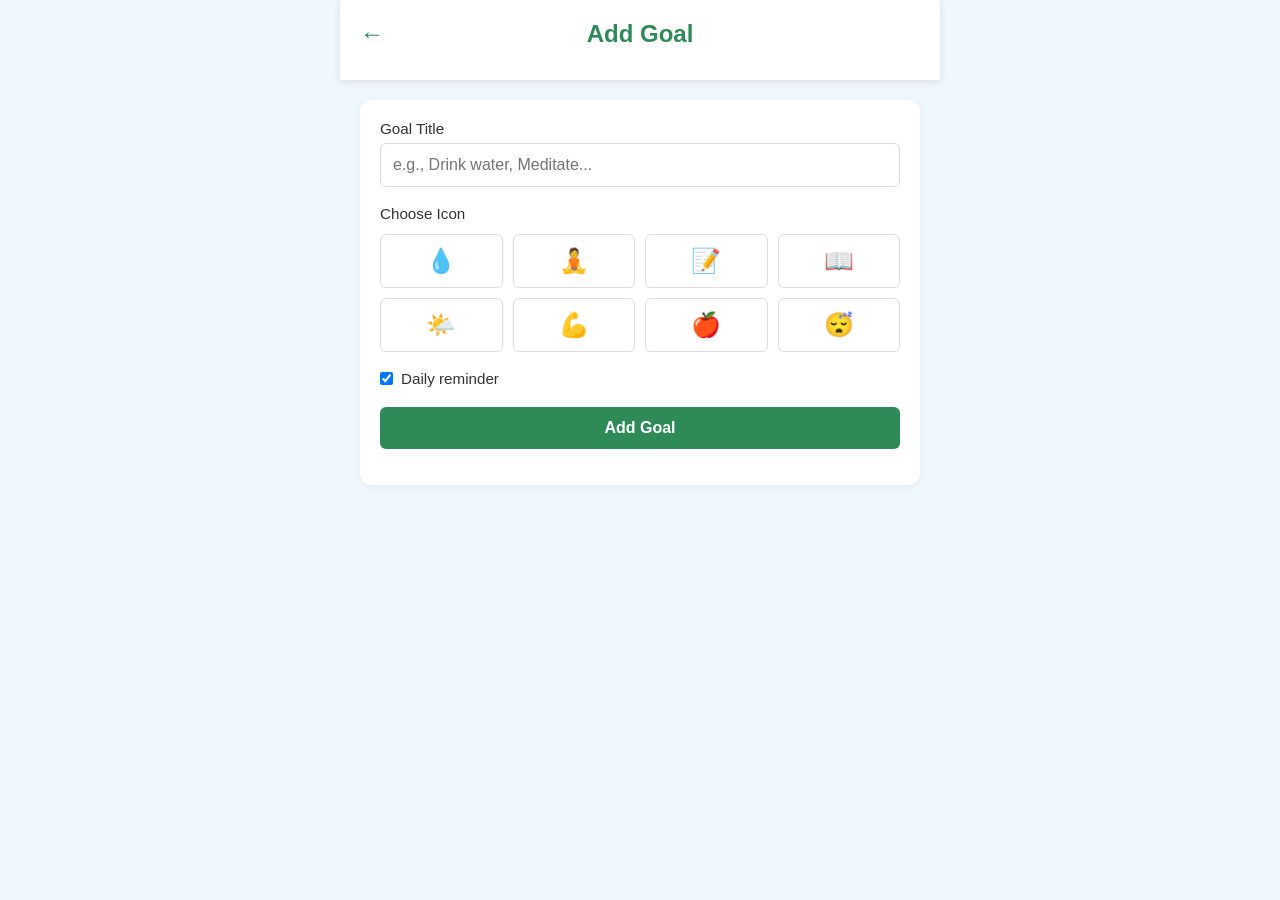
==== add-goal.html @ 3c008096 "repo popolated for the first time" ====
<!DOCTYPE html>
<html lang="en">
<head>
    <meta charset="UTF-8">
    <meta name="viewport" content="width=device-width, initial-scale=1.0">
    <link rel="stylesheet" href="style.css">
    <title>🌿 BloomBuddy - Add Goal</title>
</head>
<body class="dashboard-body">
  <div class="dashboard-container">
    <header class="dashboard-header">
      <div class="header-top">
        <a href="dashboard.html" style="color: var(--primary-color); font-size: 1.5rem; text-decoration: none;">←</a>
        <h1>Add Goal</h1>
        <div style="width: 24px;"></div>
      </div>
    </header>

    <main class="dashboard-main">
      <section>
        <form id="goalForm">
          <div class="form-group">
            <label for="goalTitle">Goal Title</label>
            <input type="text" id="goalTitle" placeholder="e.g., Drink water, Meditate..." required>
          </div>

          <div class="form-group">
            <label for="goalIcon">Choose Icon</label>
            <div style="display: grid; grid-template-columns: repeat(4, 1fr); gap: 10px; margin-top: 12px;">
              <button type="button" class="icon-btn" onclick="selectIcon('💧')">💧</button>
              <button type="button" class="icon-btn" onclick="selectIcon('🧘')">🧘</button>
              <button type="button" class="icon-btn" onclick="selectIcon('📝')">📝</button>
              <button type="button" class="icon-btn" onclick="selectIcon('📖')">📖</button>
              <button type="button" class="icon-btn" onclick="selectIcon('🌤️')">🌤️</button>
              <button type="button" class="icon-btn" onclick="selectIcon('💪')">💪</button>
              <button type="button" class="icon-btn" onclick="selectIcon('🍎')">🍎</button>
              <button type="button" class="icon-btn" onclick="selectIcon('😴')">😴</button>
            </div>
            <input type="hidden" id="goalIcon" value="">
          </div>

          <div class="form-group checkbox">
            <input type="checkbox" id="dailyReminder" checked>
            <label for="dailyReminder">Daily reminder</label>
          </div>

          <button type="submit" class="btn-primary">Add Goal</button>
        </form>
      </section>
    </main>
  </div>

  <script src="data.js"></script>
  <script>
    let selectedIcon = '';

    function selectIcon(icon) {
      selectedIcon = icon;
      document.querySelectorAll('.icon-btn').forEach(btn => {
        btn.style.backgroundColor = 'white';
      });
      event.target.style.backgroundColor = 'rgba(46, 139, 87, 0.1)';
      document.getElementById('goalIcon').value = icon;
    }

    document.getElementById('goalForm').addEventListener('submit', (e) => {
      e.preventDefault();
      
      const title = document.getElementById('goalTitle').value;
      const icon = selectedIcon || '✓';
      const daily = document.getElementById('dailyReminder').checked;

      DataManager.addGoal({
        title: `${icon} ${title}`,
        daily: daily,
        completed: false
      });

      window.location.href = 'dashboard.html';
    });
  </script>
  <style>
    .icon-btn {
      padding: 12px;
      border: 1px solid #ddd;
      background-color: white;
      border-radius: 6px;
      font-size: 1.5rem;
      cursor: pointer;
      transition: all 0.3s;
    }
    .icon-btn:hover {
      background-color: rgba(46, 139, 87, 0.05);
    }
  </style>
</body>
</html>
---- style.css ----
*{
    margin: 0;
    padding: 0;
    box-sizing: border-box;
}

:root {
  --primary-color: #2e8b57;
  --primary-dark: #1e6b40;
  --light-bg: #f0f8ff;
  --text-primary: #333;
  --text-secondary: #666;
  --border-color: #ddd;
  --success: #4caf50;
  --warning: #ff9800;
  --danger: #f44336;
}

/* ===== GLOBAL ===== */
body {
    display: flex;
    justify-content: center;
    align-items: center;
    min-height: 100vh;
    font-family: 'Segoe UI', Tahoma, Geneva, Verdana, sans-serif;
    background-color: var(--light-bg);
    margin: 0;
}

/* ===== WELCOME SECTION (index.html) ===== */
.welcome-msg{
    display: flex;
    flex-direction: column;
    justify-content: center;
    align-items: center;
    gap: 0.5rem;
    opacity: 0;
    transform: scale(0.8) translateY(20px);
    transition: all 0.6s ease-out;
}

.welcome-msg.show {
  opacity: 1;
  transform: scale(1) translateY(0);
}

.welcome-msg.fade-out {
  opacity: 0;
  transform: scale(0.9);
  transition: all 0.5s ease;
}

.welcome-msg h1{
    font-size: 3rem;
    color: var(--primary-color);
}

.welcome-msg p{
    font-size: 1.5rem;
    color: var(--text-secondary);
    font-style: italic;
}

/* ===== LOGIN/SIGNUP (login.html) ===== */
.auth-container {
  width: 100%;
  padding: 20px;
}

.auth-card {
  background: white;
  border-radius: 12px;
  box-shadow: 0 4px 20px rgba(46, 139, 87, 0.15);
  padding: 40px;
  max-width: 420px;
  margin: 0 auto;
}

.auth-header {
  text-align: center;
  margin-bottom: 30px;
}

.auth-header h1 {
  font-size: 2rem;
  color: var(--primary-color);
  margin-bottom: 8px;
}

.auth-header p {
  color: var(--text-secondary);
  font-size: 0.95rem;
  font-style: italic;
}

.auth-form {
  display: none;
}

.auth-form.active {
  display: block;
  animation: fadeIn 0.3s ease;
}

@keyframes fadeIn {
  from {
    opacity: 0;
    transform: translateY(10px);
  }
  to {
    opacity: 1;
    transform: translateY(0);
  }
}

.auth-form h2 {
  color: var(--primary-color);
  margin-bottom: 24px;
  font-size: 1.5rem;
}

.form-group {
  margin-bottom: 18px;
}

.form-group label {
  display: block;
  margin-bottom: 6px;
  color: var(--text-primary);
  font-weight: 500;
  font-size: 0.95rem;
}

.form-group input {
  width: 100%;
  padding: 12px;
  border: 1px solid var(--border-color);
  border-radius: 6px;
  font-size: 1rem;
  transition: border-color 0.3s;
}

.form-group input:focus {
  outline: none;
  border-color: var(--primary-color);
  box-shadow: 0 0 0 3px rgba(46, 139, 87, 0.1);
}

.form-group.checkbox {
  display: flex;
  align-items: center;
  margin-bottom: 20px;
}

.form-group.checkbox input {
  width: auto;
  margin-right: 8px;
  cursor: pointer;
}

.form-group.checkbox label {
  margin: 0;
  cursor: pointer;
  font-weight: normal;
}

.error-msg {
  display: block;
  color: var(--danger);
  font-size: 0.85rem;
  margin-top: 4px;
  min-height: 20px;
}

.password-strength {
  font-size: 0.85rem;
  font-weight: 600;
  margin-top: 4px;
  min-height: 20px;
}

.btn-primary {
  width: 100%;
  padding: 12px;
  background-color: var(--primary-color);
  color: white;
  border: none;
  border-radius: 6px;
  font-size: 1rem;
  font-weight: 600;
  cursor: pointer;
  transition: background-color 0.3s;
  margin-bottom: 16px;
}

.btn-primary:hover {
  background-color: var(--primary-dark);
}

.btn-primary:active {
  transform: scale(0.98);
}

.btn-primary:disabled {
  background-color: #ccc;
  cursor: not-allowed;
  opacity: 0.6;
}

.forgot-password {
  display: block;
  text-align: center;
  color: var(--primary-color);
  text-decoration: none;
  font-size: 0.9rem;
  margin-bottom: 20px;
  transition: color 0.3s;
}

.forgot-password:hover {
  color: var(--primary-dark);
  text-decoration: underline;
}

.divider {
  text-align: center;
  margin: 20px 0;
  color: #999;
  font-size: 0.85rem;
  position: relative;
}

.divider::before {
  content: '';
  position: absolute;
  left: 0;
  top: 50%;
  width: 45%;
  height: 1px;
  background-color: var(--border-color);
}

.divider::after {
  content: '';
  position: absolute;
  right: 0;
  top: 50%;
  width: 45%;
  height: 1px;
  background-color: var(--border-color);
}

.social-login {
  display: grid;
  grid-template-columns: 1fr 1fr;
  gap: 12px;
  margin-bottom: 20px;
}

.btn-social {
  padding: 10px;
  border: 1px solid var(--border-color);
  background-color: white;
  border-radius: 6px;
  font-size: 0.9rem;
  font-weight: 600;
  cursor: pointer;
  transition: all 0.3s;
  color: var(--text-primary);
}

.btn-social:hover {
  background-color: #f5f5f5;
  border-color: var(--primary-color);
}

.auth-switch {
  text-align: center;
  color: var(--text-secondary);
  font-size: 0.9rem;
}

.auth-switch a {
  color: var(--primary-color);
  text-decoration: none;
  font-weight: 600;
  transition: color 0.3s;
  cursor: pointer;
}

.auth-switch a:hover {
  color: var(--primary-dark);
  text-decoration: underline;
}

/* ===== ONBOARDING (onboarding.html) ===== */
.onboarding-container {
  width: 100%;
  padding: 20px;
  display: flex;
  justify-content: center;
  align-items: center;
  min-height: 100vh;
}

.onboarding-card {
  background: white;
  border-radius: 12px;
  box-shadow: 0 4px 20px rgba(46, 139, 87, 0.15);
  padding: 40px;
  max-width: 500px;
  width: 100%;
}

.progress-bar {
  width: 100%;
  height: 4px;
  background-color: #e0e0e0;
  border-radius: 2px;
  margin-bottom: 30px;
  overflow: hidden;
}

.progress {
  height: 100%;
  background-color: var(--primary-color);
  transition: width 0.3s ease;
}

.onboarding-screen {
  display: none;
}

.onboarding-screen.active {
  display: block;
  animation: fadeIn 0.3s ease;
}

.onboarding-screen h2 {
  color: var(--primary-color);
  margin-bottom: 12px;
  font-size: 1.5rem;
}

.subtitle {
  color: var(--text-secondary);
  margin-bottom: 24px;
  font-size: 0.95rem;
}

.option-group {
  display: grid;
  grid-template-columns: 1fr;
  gap: 12px;
  margin-bottom: 24px;
}

.option-btn {
  padding: 18px;
  border: 2px solid var(--border-color);
  background-color: white;
  border-radius: 8px;
  cursor: pointer;
  transition: all 0.3s;
  text-align: left;
  display: flex;
  align-items: center;
  gap: 16px;
  font-size: 1rem;
  color: var(--text-primary);
}

.option-btn:hover {
  border-color: var(--primary-color);
  background-color: rgba(46, 139, 87, 0.05);
}

.option-btn.selected {
  border-color: var(--primary-color);
  background-color: rgba(46, 139, 87, 0.1);
  font-weight: 600;
}

.option-btn .emoji {
  font-size: 2rem;
  flex-shrink: 0;
}

.option-btn .text {
  flex: 1;
}

.small {
  font-size: 0.8rem;
  color: var(--text-secondary);
  display: block;
  font-weight: normal;
  margin-top: 4px;
}

.btn-next {
  width: 100%;
  padding: 12px;
  background-color: var(--primary-color);
  color: white;
  border: none;
  border-radius: 6px;
  font-size: 1rem;
  font-weight: 600;
  cursor: pointer;
  transition: background-color 0.3s;
  margin-top: 20px;
}

.btn-next:hover:not(:disabled) {
  background-color: var(--primary-dark);
}

.btn-next:disabled {
  background-color: #ccc;
  cursor: not-allowed;
  opacity: 0.6;
}

.skip-btn {
  float: right;
  background: none;
  border: none;
  color: var(--text-secondary);
  cursor: pointer;
  font-size: 0.9rem;
  transition: color 0.3s;
  margin-bottom: 20px;
}

.skip-btn:hover {
  color: var(--primary-color);
}

.welcome-animation {
  text-align: center;
  margin: 40px 0;
}

.emoji-large {
  font-size: 4rem;
  display: block;
  margin-bottom: 20px;
}

.welcome-animation h2 {
  color: var(--primary-color);
  margin-bottom: 12px;
}

.welcome-animation > p {
  color: var(--text-secondary);
  margin-bottom: 12px;
  font-size: 0.95rem;
}

.message {
  margin-top: 20px!important;
  font-weight: 500;
  color: var(--primary-color);
}

/* ===== PLANT SETUP (plant-setup.html) ===== */
.setup-container {
  width: 100%;
  padding: 20px;
  display: flex;
  justify-content: center;
  align-items: center;
  min-height: 100vh;
}

.setup-card {
  background: white;
  border-radius: 12px;
  box-shadow: 0 4px 20px rgba(46, 139, 87, 0.15);
  padding: 40px;
  max-width: 500px;
  width: 100%;
}

.setup-screen {
  display: none;
}

.setup-screen.active {
  display: block;
  animation: fadeIn 0.3s ease;
}

.setup-screen h2 {
  color: var(--primary-color);
  margin-bottom: 12px;
}

.plant-grid {
  display: grid;
  grid-template-columns: repeat(3, 1fr);
  gap: 16px;
  margin-bottom: 24px;
}

.plant-option {
  padding: 24px 16px;
  border: 2px solid var(--border-color);
  background-color: white;
  border-radius: 8px;
  cursor: pointer;
  transition: all 0.3s;
  text-align: center;
  display: flex;
  flex-direction: column;
  align-items: center;
  gap: 12px;
}

.plant-option:hover {
  border-color: var(--primary-color);
  background-color: rgba(46, 139, 87, 0.05);
}

.plant-option.selected {
  border-color: var(--primary-color);
  background-color: rgba(46, 139, 87, 0.1);
  font-weight: 600;
}

.plant-emoji {
  font-size: 2.5rem;
}

.plant-preview {
  text-align: center;
  margin-bottom: 24px;
}

.plant-display {
  font-size: 4rem;
  margin-bottom: 12px;
}

.char-count {
  font-size: 0.85rem;
  color: var(--text-secondary);
  text-align: right;
  margin-top: 4px;
}

.example {
  font-size: 0.85rem;
  color: var(--text-secondary);
  text-align: center;
  margin-bottom: 24px;
  font-style: italic;
}

.goals-suggestions {
  display: grid;
  grid-template-columns: 1fr;
  gap: 10px;
  margin-bottom: 20px;
}

.goal-suggestion {
  padding: 12px;
  border: 1px solid var(--border-color);
  border-radius: 6px;
  cursor: pointer;
  transition: all 0.3s;
  display: flex;
  align-items: center;
  gap: 12px;
  background-color: white;
}

.goal-suggestion:hover {
  border-color: var(--primary-color);
  background-color: rgba(46, 139, 87, 0.05);
}

.goal-suggestion.selected {
  border-color: var(--primary-color);
  background-color: rgba(46, 139, 87, 0.1);
}

.goal-checkbox {
  cursor: pointer;
  width: 20px;
  height: 20px;
}

.goal-text {
  flex: 1;
  font-size: 0.95rem;
}

.add-custom-goal {
  display: grid;
  grid-template-columns: 1fr 50px;
  gap: 10px;
  margin-bottom: 16px;
}

.add-custom-goal input {
  padding: 10px;
  border: 1px solid var(--border-color);
  border-radius: 6px;
  font-size: 0.95rem;
}

.add-custom-goal button {
  background-color: var(--primary-color);
  color: white;
  border: none;
  border-radius: 6px;
  cursor: pointer;
  font-weight: 600;
  transition: background-color 0.3s;
}

.add-custom-goal button:hover {
  background-color: var(--primary-dark);
}

#customGoalsList {
  margin-bottom: 20px;
}

.custom-goal-item {
  display: flex;
  justify-content: space-between;
  align-items: center;
  padding: 10px 12px;
  background-color: rgba(46, 139, 87, 0.1);
  border-radius: 6px;
  margin-bottom: 8px;
  font-size: 0.95rem;
}

.custom-goal-item button {
  background: none;
  border: none;
  color: var(--danger);
  cursor: pointer;
  font-size: 1.2rem;
  transition: color 0.3s;
}

.custom-goal-item button:hover {
  color: #c41c00;
}

/* ===== DASHBOARD (dashboard.html) ===== */
.dashboard-body {
  display: block!important;
  min-height: 100vh;
  background-color: var(--light-bg);
}

.dashboard-container {
  max-width: 600px;
  margin: 0 auto;
  padding: 0;
  width: 100%;
}

.dashboard-header {
  background: white;
  padding: 20px;
  box-shadow: 0 2px 8px rgba(0, 0, 0, 0.1);
  position: sticky;
  top: 0;
  z-index: 100;
}

.header-top {
  display: flex;
  justify-content: space-between;
  align-items: center;
  margin-bottom: 12px;
}

.header-top h1 {
  color: var(--primary-color);
  font-size: 1.5rem;
  margin: 0;
}

.menu-btn {
  background: none;
  border: none;
  font-size: 1.5rem;
  cursor: pointer;
  transition: transform 0.3s;
}

.menu-btn:hover {
  transform: rotate(20deg);
}

.header-nav {
  display: none;
  grid-template-columns: 1fr 1fr 1fr 1fr 1fr;
  gap: 8px;
  padding-top: 12px;
  border-top: 1px solid var(--border-color);
}

.header-nav.active {
  display: grid;
}

.header-nav a {
  padding: 10px;
  text-decoration: none;
  color: var(--primary-color);
  font-weight: 500;
  text-align: center;
  border-radius: 6px;
  transition: background-color 0.3s;
  font-size: 0.9rem;
}

.header-nav a:hover {
  background-color: rgba(46, 139, 87, 0.1);
}

.dashboard-main {
  padding: 20px;
}

section {
  background: white;
  border-radius: 12px;
  padding: 20px;
  margin-bottom: 16px;
  box-shadow: 0 2px 8px rgba(0, 0, 0, 0.05);
}

/* Plant Section */
.plant-section {
  text-align: center;
}

.plant-display {
  margin-bottom: 20px;
}

.plant-large {
  font-size: 5rem;
  display: block;
  margin-bottom: 12px;
}

.plant-section h2 {
  color: var(--primary-color);
  margin: 8px 0;
  font-size: 1.5rem;
}

.plant-stage {
  color: var(--text-secondary);
  margin-bottom: 16px;
}

.plant-info {
  display: grid;
  grid-template-columns: 1fr 1fr;
  gap: 16px;
}

.info-item {
  padding: 12px;
  background-color: rgba(46, 139, 87, 0.1);
  border-radius: 6px;
  text-align: center;
}

.info-item .label {
  display: block;
  font-size: 0.85rem;
  color: var(--text-secondary);
  margin-bottom: 4px;
}

.info-item .value {
  display: block;
  font-size: 1.3rem;
  font-weight: 600;
  color: var(--primary-color);
}

/* Streak Section */
.streak-section {
  background: linear-gradient(135deg, rgba(46, 139, 87, 0.1) 0%, rgba(255, 193, 7, 0.1) 100%);
}

.streak-card {
  display: flex;
  align-items: center;
  gap: 16px;
}

.streak-emoji {
  font-size: 3rem;
}

.streak-text {
  flex: 1;
}

.streak-label {
  font-size: 0.9rem;
  color: var(--text-secondary);
  margin: 0;
}

.streak-count {
  font-size: 1.8rem;
  font-weight: 700;
  color: var(--primary-color);
  margin: 4px 0;
}

.streak-longest {
  font-size: 0.85rem;
  color: var(--text-secondary);
}

.small-text {
  margin: 0;
}

/* Goals Section */
.goals-section h3 {
  color: var(--primary-color);
  margin-bottom: 16px;
  font-size: 1.2rem;
}

.goals-list {
  margin-bottom: 16px;
}

.no-goals {
  text-align: center;
  color: var(--text-secondary);
  padding: 20px;
  font-style: italic;
}

.goal-item {
  display: flex;
  align-items: center;
  gap: 12px;
  padding: 12px;
  border: 1px solid var(--border-color);
  border-radius: 6px;
  margin-bottom: 8px;
  background-color: white;
  transition: all 0.3s;
}

.goal-item:hover {
  border-color: var(--primary-color);
}

.goal-item input[type="checkbox"] {
  width: 20px;
  height: 20px;
  cursor: pointer;
  flex-shrink: 0;
}

.goal-item.completed .goal-title {
  text-decoration: line-through;
  color: #ccc;
}

.goal-title {
  flex: 1;
  color: var(--text-primary);
  font-size: 0.95rem;
}

.goal-delete {
  background: none;
  border: none;
  color: var(--danger);
  cursor: pointer;
  font-size: 1.2rem;
  transition: color 0.3s;
}

.goal-delete:hover {
  color: #c41c00;
}

.btn-add-goal {
  width: 100%;
  padding: 12px;
  background-color: rgba(46, 139, 87, 0.1);
  color: var(--primary-color);
  border: 2px dashed var(--primary-color);
  border-radius: 6px;
  font-size: 1rem;
  font-weight: 600;
  cursor: pointer;
  transition: all 0.3s;
}

.btn-add-goal:hover {
  background-color: rgba(46, 139, 87, 0.2);
}

/* Mood Section */
.mood-section h3 {
  color: var(--primary-color);
  margin-bottom: 16px;
  font-size: 1.2rem;
}

.mood-options {
  display: grid;
  grid-template-columns: 1fr 1fr 1fr 1fr;
  gap: 10px;
  margin-bottom: 12px;
}

.mood-btn {
  padding: 12px;
  border: 2px solid var(--border-color);
  background-color: white;
  border-radius: 8px;
  cursor: pointer;
  font-size: 1.5rem;
  transition: all 0.3s;
}

.mood-btn:hover {
  border-color: var(--primary-color);
  background-color: rgba(46, 139, 87, 0.05);
}

.mood-btn.selected {
  border-color: var(--primary-color);
  background-color: rgba(46, 139, 87, 0.1);
}

.mood-status {
  text-align: center;
  color: var(--text-secondary);
  font-size: 0.9rem;
  min-height: 20px;
}

/* Quote Section */
.quote-section {
  background: linear-gradient(135deg, rgba(46, 139, 87, 0.05) 0%, rgba(46, 139, 87, 0.1) 100%);
  text-align: center;
}

.quote-text {
  font-size: 1.3rem;
  font-style: italic;
  color: var(--primary-color);
  margin-bottom: 8px;
  font-weight: 500;
}

.quote-author {
  color: var(--text-secondary);
  font-size: 0.9rem;
  margin: 0;
}

/* Footer Message */
.footer-message {
  background-color: rgba(46, 139, 87, 0.1);
  text-align: center;
}

#footerMessage {
  color: var(--primary-color);
  font-weight: 600;
  margin: 0;
}

/* Modal */
.modal {
  display: none;
  position: fixed;
  top: 0;
  left: 0;
  width: 100%;
  height: 100%;
  background-color: rgba(0, 0, 0, 0.5);
  justify-content: center;
  align-items: center;
  z-index: 1000;
}

.modal-content {
  background: white;
  border-radius: 12px;
  padding: 32px;
  max-width: 400px;
  width: 90%;
  position: relative;
  box-shadow: 0 8px 32px rgba(0, 0, 0, 0.2);
}

.modal-close {
  position: absolute;
  top: 16px;
  right: 16px;
  background: none;
  border: none;
  font-size: 1.5rem;
  cursor: pointer;
  color: var(--text-secondary);
  transition: color 0.3s;
}

.modal-close:hover {
  color: var(--text-primary);
}

.modal-content h2 {
  color: var(--primary-color);
  margin-bottom: 16px;
  text-align: center;
}

.modal-content > p {
  color: var(--text-secondary);
  margin-bottom: 16px;
  text-align: center;
}

.reflection-stats {
  background-color: rgba(46, 139, 87, 0.1);
  padding: 16px;
  border-radius: 6px;
  margin-bottom: 20px;
  text-align: center;
}

.reflection-stats p {
  color: var(--primary-color);
  font-weight: 600;
  margin: 0;
}

/* Responsive */
@media (max-width: 480px) {
  .plant-grid {
    grid-template-columns: 1fr 1fr;
  }

  .mood-options {
    grid-template-columns: 1fr 1fr;
  }

  .header-nav {
    grid-template-columns: 1fr 1fr!important;
  }

  section {
    padding: 16px;
  }

  .plant-large {
    font-size: 3.5rem;
  }
}
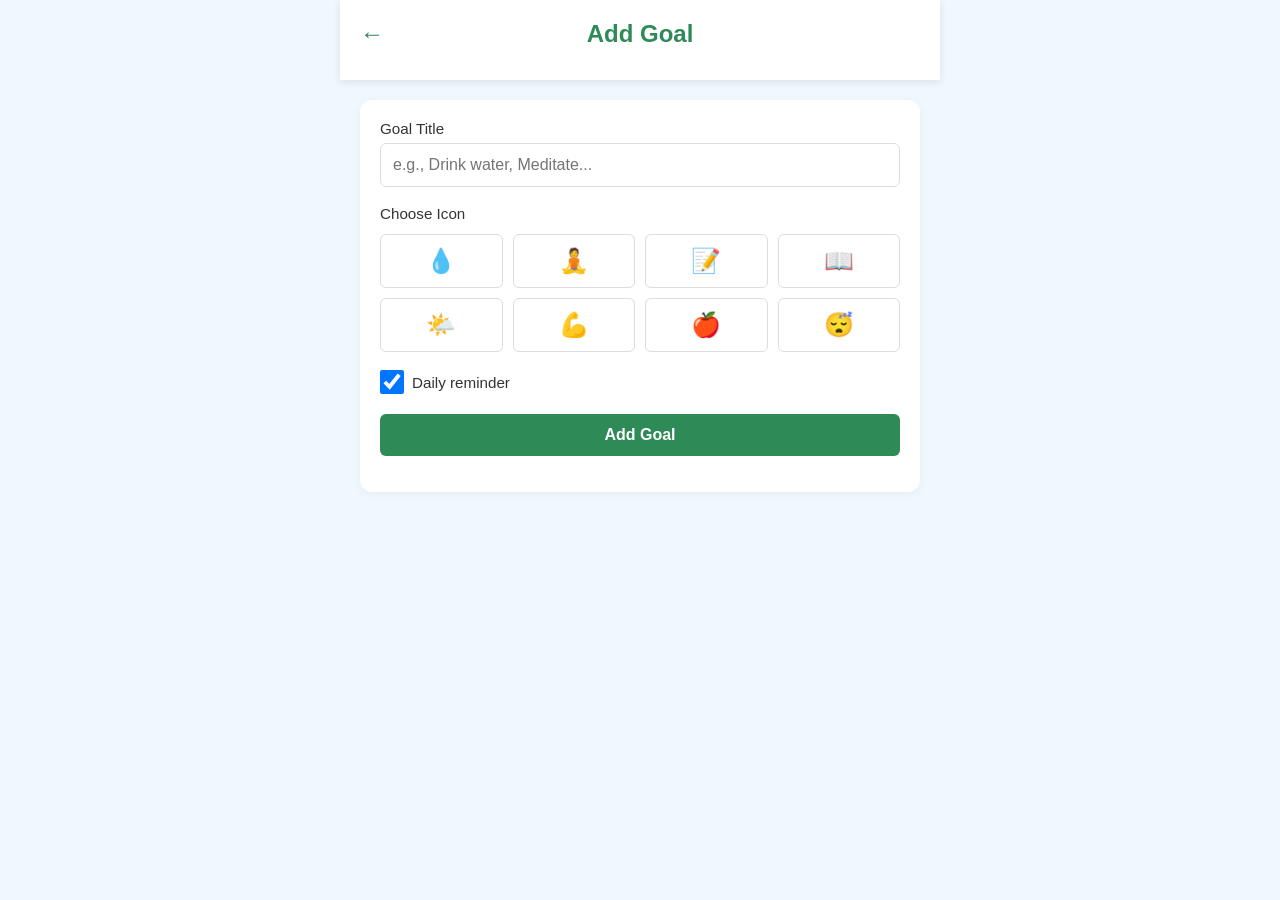
==== commit cf38981f: "Fix BloomBuddy core logic, UI, and CSS issues" ====
--- a/add-goal.html
+++ b/add-goal.html
@@ -1,97 +1,99 @@
-<!DOCTYPE html>
-<html lang="en">
-<head>
-    <meta charset="UTF-8">
-    <meta name="viewport" content="width=device-width, initial-scale=1.0">
-    <link rel="stylesheet" href="style.css">
-    <title>🌿 BloomBuddy - Add Goal</title>
-</head>
-<body class="dashboard-body">
-  <div class="dashboard-container">
-    <header class="dashboard-header">
-      <div class="header-top">
-        <a href="dashboard.html" style="color: var(--primary-color); font-size: 1.5rem; text-decoration: none;">←</a>
-        <h1>Add Goal</h1>
-        <div style="width: 24px;"></div>
-      </div>
-    </header>
-
-    <main class="dashboard-main">
-      <section>
-        <form id="goalForm">
-          <div class="form-group">
-            <label for="goalTitle">Goal Title</label>
-            <input type="text" id="goalTitle" placeholder="e.g., Drink water, Meditate..." required>
-          </div>
-
-          <div class="form-group">
-            <label for="goalIcon">Choose Icon</label>
-            <div style="display: grid; grid-template-columns: repeat(4, 1fr); gap: 10px; margin-top: 12px;">
-              <button type="button" class="icon-btn" onclick="selectIcon('💧')">💧</button>
-              <button type="button" class="icon-btn" onclick="selectIcon('🧘')">🧘</button>
-              <button type="button" class="icon-btn" onclick="selectIcon('📝')">📝</button>
-              <button type="button" class="icon-btn" onclick="selectIcon('📖')">📖</button>
-              <button type="button" class="icon-btn" onclick="selectIcon('🌤️')">🌤️</button>
-              <button type="button" class="icon-btn" onclick="selectIcon('💪')">💪</button>
-              <button type="button" class="icon-btn" onclick="selectIcon('🍎')">🍎</button>
-              <button type="button" class="icon-btn" onclick="selectIcon('😴')">😴</button>
-            </div>
-            <input type="hidden" id="goalIcon" value="">
-          </div>
-
-          <div class="form-group checkbox">
-            <input type="checkbox" id="dailyReminder" checked>
-            <label for="dailyReminder">Daily reminder</label>
-          </div>
-
-          <button type="submit" class="btn-primary">Add Goal</button>
-        </form>
-      </section>
-    </main>
-  </div>
-
-  <script src="data.js"></script>
-  <script>
-    let selectedIcon = '';
-
-    function selectIcon(icon) {
-      selectedIcon = icon;
-      document.querySelectorAll('.icon-btn').forEach(btn => {
-        btn.style.backgroundColor = 'white';
-      });
-      event.target.style.backgroundColor = 'rgba(46, 139, 87, 0.1)';
-      document.getElementById('goalIcon').value = icon;
-    }
-
-    document.getElementById('goalForm').addEventListener('submit', (e) => {
-      e.preventDefault();
-      
-      const title = document.getElementById('goalTitle').value;
-      const icon = selectedIcon || '✓';
-      const daily = document.getElementById('dailyReminder').checked;
-
-      DataManager.addGoal({
-        title: `${icon} ${title}`,
-        daily: daily,
-        completed: false
-      });
-
-      window.location.href = 'dashboard.html';
-    });
-  </script>
-  <style>
-    .icon-btn {
-      padding: 12px;
-      border: 1px solid #ddd;
-      background-color: white;
-      border-radius: 6px;
-      font-size: 1.5rem;
-      cursor: pointer;
-      transition: all 0.3s;
-    }
-    .icon-btn:hover {
-      background-color: rgba(46, 139, 87, 0.05);
-    }
-  </style>
-</body>
-</html>
+<!DOCTYPE html>
+<html lang="en">
+<head>
+    <meta charset="UTF-8">
+    <meta name="viewport" content="width=device-width, initial-scale=1.0">
+    <link rel="stylesheet" href="style.css">
+    <title>🌿 BloomBuddy - Add Goal</title>
+</head>
+<body class="dashboard-body">
+  <div class="dashboard-container">
+    <header class="dashboard-header">
+      <div class="header-top">
+        <a href="dashboard.html" style="color: var(--primary-color); font-size: 1.5rem; text-decoration: none;">←</a>
+        <h1>Add Goal</h1>
+        <div style="width: 24px;"></div>
+      </div>
+    </header>
+
+    <main class="dashboard-main">
+      <section>
+        <form id="goalForm">
+          <div class="form-group">
+            <label for="goalTitle">Goal Title</label>
+            <input type="text" id="goalTitle" placeholder="e.g., Drink water, Meditate..." required>
+          </div>
+
+          <div class="form-group">
+            <label for="goalIcon">Choose Icon</label>
+            <div style="display: grid; grid-template-columns: repeat(4, 1fr); gap: 10px; margin-top: 12px;">
+              <button type="button" class="icon-btn" onclick="selectIcon(event, '💧')">💧</button>
+              <button type="button" class="icon-btn" onclick="selectIcon(event, '🧘')">🧘</button>
+              <button type="button" class="icon-btn" onclick="selectIcon(event, '📝')">📝</button>
+              <button type="button" class="icon-btn" onclick="selectIcon(event, '📖')">📖</button>
+              <button type="button" class="icon-btn" onclick="selectIcon(event, '🌤️')">🌤️</button>
+              <button type="button" class="icon-btn" onclick="selectIcon(event, '💪')">💪</button>
+              <button type="button" class="icon-btn" onclick="selectIcon(event, '🍎')">🍎</button>
+              <button type="button" class="icon-btn" onclick="selectIcon(event, '😴')">😴</button>
+            </div>
+            <input type="hidden" id="goalIcon" value="">
+          </div>
+
+          <div class="form-group checkbox">
+            <input type="checkbox" id="dailyReminder" checked>
+            <label for="dailyReminder">Daily reminder</label>
+          </div>
+
+          <button type="submit" class="btn-primary">Add Goal</button>
+        </form>
+      </section>
+    </main>
+  </div>
+
+  <script src="data.js"></script>
+  <script>
+    let selectedIcon = '';
+
+    function selectIcon(e, icon) {
+      selectedIcon = icon;
+      document.querySelectorAll('.icon-btn').forEach(btn => {
+        btn.style.backgroundColor = 'white';
+      });
+      e.target.style.backgroundColor = 'rgba(46, 139, 87, 0.1)';
+      document.getElementById('goalIcon').value = icon;
+    }
+
+    document.getElementById('goalForm').addEventListener('submit', (e) => {
+      e.preventDefault();
+      
+      const title = document.getElementById('goalTitle').value.trim();
+      if (!title) return;
+
+      const icon = selectedIcon || '✓';
+      const daily = document.getElementById('dailyReminder').checked;
+
+      DataManager.addGoal({
+        title: `${icon} ${title}`,
+        daily: daily,
+        completed: false
+      });
+
+      window.location.href = 'dashboard.html';
+    });
+  </script>
+  <style>
+    .icon-btn {
+      padding: 12px;
+      border: 1px solid #ddd;
+      background-color: white;
+      border-radius: 6px;
+      font-size: 1.5rem;
+      cursor: pointer;
+      transition: all 0.3s;
+    }
+    .icon-btn:hover {
+      background-color: rgba(46, 139, 87, 0.05);
+    }
+  </style>
+</body>
+</html>
--- a/style.css
+++ b/style.css
@@ -1,1081 +1,1131 @@
-*{
-    margin: 0;
-    padding: 0;
-    box-sizing: border-box;
+*{
+    margin: 0;
+    padding: 0;
+    box-sizing: border-box;
+}
+
+:root {
+  --primary-color: #2e8b57;
+  --primary-dark: #1e6b40;
+  --light-bg: #f0f8ff;
+  --text-primary: #333;
+  --text-secondary: #666;
+  --border-color: #ddd;
+  --success: #4caf50;
+  --warning: #ff9800;
+  --danger: #f44336;
+}
+
+/* ===== GLOBAL ===== */
+body {
+    min-height: 100vh;
+    font-family: 'Segoe UI', Tahoma, Geneva, Verdana, sans-serif;
+    background-color: var(--light-bg);
+    margin: 0;
+    color: var(--text-primary);
+}
+
+/* ===== WELCOME SECTION (index.html) ===== */
+.welcome-msg{
+    min-height: 100vh;
+    display: flex;
+    flex-direction: column;
+    justify-content: center;
+    align-items: center;
+    gap: 0.5rem;
+    opacity: 0;
+    transform: scale(0.8) translateY(20px);
+    transition: all 0.6s ease-out;
+}
+
+.welcome-msg.show {
+  opacity: 1;
+  transform: scale(1) translateY(0);
+}
+
+.welcome-msg.fade-out {
+  opacity: 0;
+  transform: scale(0.9);
+  transition: all 0.5s ease;
+}
+
+.welcome-msg h1{
+    font-size: 3rem;
+    color: var(--primary-color);
+}
+
+.welcome-msg p{
+    font-size: 1.5rem;
+    color: var(--text-secondary);
+    font-style: italic;
+}
+
+/* ===== LOGIN/SIGNUP (login.html) ===== */
+.auth-container {
+  width: 100%;
+  padding: 40px 20px;
+  display: flex;
+  align-items: flex-start;
+  min-height: 100vh;
+  box-sizing: border-box;
+}
+
+.auth-card {
+  background: white;
+  border-radius: 12px;
+  box-shadow: 0 4px 20px rgba(46, 139, 87, 0.15);
+  padding: 40px;
+  max-width: 420px;
+  margin: auto;
+  width: 100%;
+}
+
+.auth-header {
+  text-align: center;
+  margin-bottom: 30px;
+}
+
+.auth-header h1 {
+  font-size: 2rem;
+  color: var(--primary-color);
+  margin-bottom: 8px;
+}
+
+.auth-header p {
+  color: var(--text-secondary);
+  font-size: 0.95rem;
+  font-style: italic;
+}
+
+.auth-form {
+  display: none;
+}
+
+.auth-form.active {
+  display: block;
+  animation: fadeIn 0.3s ease;
+}
+
+@keyframes fadeIn {
+  from {
+    opacity: 0;
+    transform: translateY(10px);
+  }
+  to {
+    opacity: 1;
+    transform: translateY(0);
+  }
+}
+
+.auth-form h2 {
+  color: var(--primary-color);
+  margin-bottom: 24px;
+  font-size: 1.5rem;
+}
+
+.form-group {
+  margin-bottom: 18px;
+}
+
+.form-group label {
+  display: block;
+  margin-bottom: 6px;
+  color: var(--text-primary);
+  font-weight: 500;
+  font-size: 0.95rem;
+}
+
+.form-group input {
+  width: 100%;
+  padding: 12px;
+  border: 1px solid var(--border-color);
+  border-radius: 6px;
+  font-size: 1rem;
+  transition: border-color 0.3s;
+}
+
+.form-group input:focus {
+  outline: none;
+  border-color: var(--primary-color);
+  box-shadow: 0 0 0 3px rgba(46, 139, 87, 0.1);
+}
+
+.form-group.checkbox {
+  display: flex;
+  align-items: center;
+  margin-bottom: 20px;
+}
+
+.form-group.checkbox input {
+  width: 24px;
+  height: 24px;
+  margin-right: 8px;
+  cursor: pointer;
+}
+
+.form-group.checkbox label {
+  margin: 0;
+  cursor: pointer;
+  font-weight: normal;
+}
+
+.error-msg {
+  display: block;
+  color: var(--danger);
+  font-size: 0.85rem;
+  margin-top: 4px;
+  min-height: 20px;
+}
+
+.password-strength {
+  font-size: 0.85rem;
+  font-weight: 600;
+  margin-top: 4px;
+  min-height: 20px;
+}
+
+.btn-primary {
+  width: 100%;
+  padding: 12px;
+  background-color: var(--primary-color);
+  color: white;
+  border: none;
+  border-radius: 6px;
+  font-size: 1rem;
+  font-weight: 600;
+  cursor: pointer;
+  transition: background-color 0.3s;
+  margin-bottom: 16px;
+}
+
+.btn-primary:hover {
+  background-color: var(--primary-dark);
+}
+
+.btn-primary:active {
+  transform: scale(0.98);
+}
+
+.btn-primary:disabled {
+  background-color: #ccc;
+  cursor: not-allowed;
+  opacity: 0.6;
+}
+
+.forgot-password {
+  display: block;
+  text-align: center;
+  color: var(--primary-color);
+  text-decoration: none;
+  font-size: 0.9rem;
+  margin-bottom: 20px;
+  transition: color 0.3s;
+}
+
+.forgot-password:hover {
+  color: var(--primary-dark);
+  text-decoration: underline;
+}
+
+.divider {
+  text-align: center;
+  margin: 20px 0;
+  color: #999;
+  font-size: 0.85rem;
+  position: relative;
+}
+
+.divider::before {
+  content: '';
+  position: absolute;
+  left: 0;
+  top: 50%;
+  width: 45%;
+  height: 1px;
+  background-color: var(--border-color);
+}
+
+.divider::after {
+  content: '';
+  position: absolute;
+  right: 0;
+  top: 50%;
+  width: 45%;
+  height: 1px;
+  background-color: var(--border-color);
+}
+
+.social-login {
+  display: grid;
+  grid-template-columns: 1fr 1fr;
+  gap: 12px;
+  margin-bottom: 20px;
+}
+
+.btn-social {
+  padding: 10px;
+  border: 1px solid var(--border-color);
+  background-color: white;
+  border-radius: 6px;
+  font-size: 0.9rem;
+  font-weight: 600;
+  cursor: pointer;
+  transition: all 0.3s;
+  color: var(--text-primary);
+}
+
+.btn-social:hover {
+  background-color: #f5f5f5;
+  border-color: var(--primary-color);
+}
+
+.auth-switch {
+  text-align: center;
+  color: var(--text-secondary);
+  font-size: 0.9rem;
+}
+
+.auth-switch a {
+  color: var(--primary-color);
+  text-decoration: none;
+  font-weight: 600;
+  transition: color 0.3s;
+  cursor: pointer;
+}
+
+.auth-switch a:hover {
+  color: var(--primary-dark);
+  text-decoration: underline;
+}
+
+/* ===== ONBOARDING (onboarding.html) ===== */
+.onboarding-container {
+  width: 100%;
+  padding: 40px 20px;
+  display: flex;
+  justify-content: center;
+  align-items: flex-start;
+  min-height: 100vh;
+  box-sizing: border-box;
+}
+
+.onboarding-card {
+  background: white;
+  border-radius: 12px;
+  box-shadow: 0 4px 20px rgba(46, 139, 87, 0.15);
+  padding: 40px;
+  max-width: 500px;
+  width: 100%;
+  margin: auto;
+}
+
+.progress-bar {
+  width: 100%;
+  height: 4px;
+  background-color: #e0e0e0;
+  border-radius: 2px;
+  margin-bottom: 30px;
+  overflow: hidden;
+}
+
+.progress {
+  height: 100%;
+  background-color: var(--primary-color);
+  transition: width 0.3s ease;
+}
+
+.onboarding-screen {
+  display: none;
+}
+
+.onboarding-screen.active {
+  display: block;
+  animation: fadeIn 0.3s ease;
+}
+
+.onboarding-screen h2 {
+  color: var(--primary-color);
+  margin-bottom: 12px;
+  font-size: 1.5rem;
+}
+
+.subtitle {
+  color: var(--text-secondary);
+  margin-bottom: 24px;
+  font-size: 0.95rem;
+}
+
+.option-group {
+  display: grid;
+  grid-template-columns: 1fr;
+  gap: 12px;
+  margin-bottom: 24px;
+}
+
+.option-btn {
+  padding: 18px;
+  border: 2px solid var(--border-color);
+  background-color: white;
+  border-radius: 8px;
+  cursor: pointer;
+  transition: all 0.3s;
+  text-align: left;
+  display: flex;
+  align-items: center;
+  gap: 16px;
+  font-size: 1rem;
+  color: var(--text-primary);
+}
+
+.option-btn:hover {
+  border-color: var(--primary-color);
+  background-color: rgba(46, 139, 87, 0.05);
+}
+
+.option-btn.selected {
+  border-color: var(--primary-color);
+  background-color: rgba(46, 139, 87, 0.1);
+  font-weight: 600;
+}
+
+.option-btn .emoji {
+  font-size: 2rem;
+  flex-shrink: 0;
+}
+
+.option-btn .text {
+  flex: 1;
+}
+
+.small {
+  font-size: 0.8rem;
+  color: var(--text-secondary);
+  display: block;
+  font-weight: normal;
+  margin-top: 4px;
+}
+
+.btn-next {
+  width: 100%;
+  padding: 12px;
+  background-color: var(--primary-color);
+  color: white;
+  border: none;
+  border-radius: 6px;
+  font-size: 1rem;
+  font-weight: 600;
+  cursor: pointer;
+  transition: background-color 0.3s;
+  margin-top: 20px;
+}
+
+.btn-next:hover:not(:disabled) {
+  background-color: var(--primary-dark);
+}
+
+.btn-next:disabled {
+  background-color: #ccc;
+  cursor: not-allowed;
+  opacity: 0.6;
+}
+
+.skip-btn {
+  float: right;
+  background: none;
+  border: none;
+  color: var(--text-secondary);
+  cursor: pointer;
+  font-size: 0.9rem;
+  transition: color 0.3s;
+  margin-bottom: 20px;
+}
+
+.skip-btn:hover {
+  color: var(--primary-color);
+}
+
+.welcome-animation {
+  text-align: center;
+  margin: 40px 0;
+}
+
+.emoji-large {
+  font-size: 4rem;
+  display: block;
+  margin-bottom: 20px;
+}
+
+.welcome-animation h2 {
+  color: var(--primary-color);
+  margin-bottom: 12px;
+}
+
+.welcome-animation > p {
+  color: var(--text-secondary);
+  margin-bottom: 12px;
+  font-size: 0.95rem;
+}
+
+.message {
+  margin-top: 20px;
+  font-weight: 500;
+  color: var(--primary-color);
+}
+
+/* ===== PLANT SETUP (plant-setup.html) ===== */
+.setup-container {
+  width: 100%;
+  padding: 40px 20px;
+  display: flex;
+  justify-content: center;
+  align-items: flex-start;
+  min-height: 100vh;
+  box-sizing: border-box;
+}
+
+.setup-card {
+  background: white;
+  border-radius: 12px;
+  box-shadow: 0 4px 20px rgba(46, 139, 87, 0.15);
+  padding: 40px;
+  max-width: 500px;
+  width: 100%;
+  margin: auto;
+}
+
+.setup-screen {
+  display: none;
+}
+
+.setup-screen.active {
+  display: block;
+  animation: fadeIn 0.3s ease;
+}
+
+.setup-screen h2 {
+  color: var(--primary-color);
+  margin-bottom: 12px;
+}
+
+.plant-grid {
+  display: grid;
+  grid-template-columns: repeat(3, 1fr);
+  gap: 16px;
+  margin-bottom: 24px;
+}
+
+.plant-option {
+  padding: 24px 16px;
+  border: 2px solid var(--border-color);
+  background-color: white;
+  border-radius: 8px;
+  cursor: pointer;
+  transition: all 0.3s;
+  text-align: center;
+  display: flex;
+  flex-direction: column;
+  align-items: center;
+  gap: 12px;
+}
+
+.plant-option:hover {
+  border-color: var(--primary-color);
+  background-color: rgba(46, 139, 87, 0.05);
+}
+
+.plant-option.selected {
+  border-color: var(--primary-color);
+  background-color: rgba(46, 139, 87, 0.1);
+  font-weight: 600;
+}
+
+.plant-emoji {
+  font-size: 2.5rem;
+}
+
+.plant-preview {
+  text-align: center;
+  margin-bottom: 24px;
+}
+
+.setup-screen .plant-display {
+  font-size: 4rem;
+  margin-bottom: 12px;
+}
+
+.char-count {
+  font-size: 0.85rem;
+  color: var(--text-secondary);
+  text-align: right;
+  margin-top: 4px;
+}
+
+.example {
+  font-size: 0.85rem;
+  color: var(--text-secondary);
+  text-align: center;
+  margin-bottom: 24px;
+  font-style: italic;
+}
+
+.goals-suggestions {
+  display: grid;
+  grid-template-columns: 1fr;
+  gap: 10px;
+  margin-bottom: 20px;
+}
+
+.goal-suggestion {
+  padding: 12px;
+  border: 1px solid var(--border-color);
+  border-radius: 6px;
+  cursor: pointer;
+  transition: all 0.3s;
+  display: flex;
+  align-items: center;
+  gap: 12px;
+  background-color: white;
+}
+
+.goal-suggestion:hover {
+  border-color: var(--primary-color);
+  background-color: rgba(46, 139, 87, 0.05);
+}
+
+.goal-suggestion.selected {
+  border-color: var(--primary-color);
+  background-color: rgba(46, 139, 87, 0.1);
+}
+
+.goal-checkbox {
+  cursor: pointer;
+  width: 24px;
+  height: 24px;
+}
+
+.goal-text {
+  flex: 1;
+  font-size: 0.95rem;
+}
+
+.add-custom-goal {
+  display: grid;
+  grid-template-columns: 1fr 50px;
+  gap: 10px;
+  margin-bottom: 16px;
+}
+
+.add-custom-goal input {
+  padding: 10px;
+  border: 1px solid var(--border-color);
+  border-radius: 6px;
+  font-size: 0.95rem;
+}
+
+.add-custom-goal button {
+  background-color: var(--primary-color);
+  color: white;
+  border: none;
+  border-radius: 6px;
+  cursor: pointer;
+  font-weight: 600;
+  transition: background-color 0.3s;
+}
+
+.add-custom-goal button:hover {
+  background-color: var(--primary-dark);
+}
+
+#customGoalsList {
+  margin-bottom: 20px;
+}
+
+.custom-goal-item {
+  display: flex;
+  justify-content: space-between;
+  align-items: center;
+  padding: 10px 12px;
+  background-color: rgba(46, 139, 87, 0.1);
+  border-radius: 6px;
+  margin-bottom: 8px;
+  font-size: 0.95rem;
+}
+
+.custom-goal-item button {
+  background: none;
+  border: none;
+  color: var(--danger);
+  cursor: pointer;
+  font-size: 1.2rem;
+  transition: color 0.3s;
+}
+
+.custom-goal-item button:hover {
+  color: #c41c00;
+}
+
+/* ===== DASHBOARD (dashboard.html) ===== */
+.dashboard-body {
+  display: block;
+  min-height: 100vh;
+  background-color: var(--light-bg);
+}
+
+.dashboard-container {
+  max-width: 600px;
+  margin: 0 auto;
+  padding: 0;
+  width: 100%;
+}
+
+.dashboard-header {
+  background: white;
+  padding: 20px;
+  box-shadow: 0 2px 8px rgba(0, 0, 0, 0.1);
+  position: sticky;
+  top: 0;
+  z-index: 100;
+}
+
+.header-top {
+  display: flex;
+  justify-content: space-between;
+  align-items: center;
+  margin-bottom: 12px;
+}
+
+.header-top h1 {
+  color: var(--primary-color);
+  font-size: 1.5rem;
+  margin: 0;
+}
+
+.menu-btn {
+  background: none;
+  border: none;
+  font-size: 1.5rem;
+  cursor: pointer;
+  transition: transform 0.3s;
+}
+
+.menu-btn:hover {
+  transform: rotate(20deg);
+}
+
+.header-nav {
+  display: none;
+  grid-template-columns: 1fr 1fr 1fr 1fr 1fr;
+  gap: 8px;
+  padding-top: 12px;
+  border-top: 1px solid var(--border-color);
+}
+
+.header-nav.active {
+  display: grid;
+}
+
+.header-nav a {
+  padding: 10px;
+  text-decoration: none;
+  color: var(--primary-color);
+  font-weight: 500;
+  text-align: center;
+  border-radius: 6px;
+  transition: background-color 0.3s;
+  font-size: 0.9rem;
+}
+
+.header-nav a:hover {
+  background-color: rgba(46, 139, 87, 0.1);
+}
+
+.dashboard-main {
+  padding: 20px;
+}
+
+section {
+  background: white;
+  border-radius: 12px;
+  padding: 20px;
+  margin-bottom: 16px;
+  box-shadow: 0 2px 8px rgba(0, 0, 0, 0.05);
+}
+
+/* Plant Section */
+.plant-section {
+  text-align: center;
+}
+
+.plant-display {
+  margin-bottom: 20px;
+}
+
+.plant-large {
+  font-size: 5rem;
+  display: block;
+  margin-bottom: 12px;
+}
+
+.plant-section h2 {
+  color: var(--primary-color);
+  margin: 8px 0;
+  font-size: 1.5rem;
+}
+
+.plant-stage {
+  color: var(--text-secondary);
+  margin-bottom: 16px;
+}
+
+.plant-info {
+  display: grid;
+  grid-template-columns: 1fr 1fr;
+  gap: 16px;
+}
+
+.info-item {
+  padding: 12px;
+  background-color: rgba(46, 139, 87, 0.1);
+  border-radius: 6px;
+  text-align: center;
+}
+
+.info-item .label {
+  display: block;
+  font-size: 0.85rem;
+  color: var(--text-secondary);
+  margin-bottom: 4px;
+}
+
+.info-item .value {
+  display: block;
+  font-size: 1.3rem;
+  font-weight: 600;
+  color: var(--primary-color);
+}
+
+/* Streak Section */
+.streak-section {
+  background: linear-gradient(135deg, rgba(46, 139, 87, 0.1) 0%, rgba(255, 193, 7, 0.1) 100%);
+}
+
+.streak-card {
+  display: flex;
+  align-items: center;
+  gap: 16px;
+}
+
+.streak-emoji {
+  font-size: 3rem;
+}
+
+.streak-text {
+  flex: 1;
+}
+
+.streak-label {
+  font-size: 0.9rem;
+  color: var(--text-secondary);
+  margin: 0;
+}
+
+.streak-count {
+  font-size: 1.8rem;
+  font-weight: 700;
+  color: var(--primary-color);
+  margin: 4px 0;
+}
+
+.streak-longest {
+  font-size: 0.85rem;
+  color: var(--text-secondary);
+}
+
+.small-text {
+  margin: 0;
+}
+
+/* Goals Section */
+.goals-section h3 {
+  color: var(--primary-color);
+  margin-bottom: 16px;
+  font-size: 1.2rem;
+}
+
+.goals-list {
+  margin-bottom: 16px;
+}
+
+.no-goals {
+  text-align: center;
+  color: var(--text-secondary);
+  padding: 20px;
+  font-style: italic;
+}
+
+.goal-item {
+  display: flex;
+  align-items: center;
+  gap: 12px;
+  padding: 12px;
+  border: 1px solid var(--border-color);
+  border-radius: 6px;
+  margin-bottom: 8px;
+  background-color: white;
+  transition: all 0.3s;
+}
+
+.goal-item:hover {
+  border-color: var(--primary-color);
+}
+
+.goal-item input[type="checkbox"] {
+  width: 20px;
+  height: 20px;
+  cursor: pointer;
+  flex-shrink: 0;
+}
+
+.goal-item.completed .goal-title {
+  text-decoration: line-through;
+  color: #ccc;
+}
+
+.goal-title {
+  flex: 1;
+  color: var(--text-primary);
+  font-size: 0.95rem;
+}
+
+.goal-delete {
+  background: none;
+  border: none;
+  color: var(--danger);
+  cursor: pointer;
+  font-size: 1.2rem;
+  transition: color 0.3s;
+}
+
+.goal-delete:hover {
+  color: #c41c00;
+}
+
+.btn-add-goal {
+  width: 100%;
+  padding: 12px;
+  background-color: rgba(46, 139, 87, 0.1);
+  color: var(--primary-color);
+  border: 2px dashed var(--primary-color);
+  border-radius: 6px;
+  font-size: 1rem;
+  font-weight: 600;
+  cursor: pointer;
+  transition: all 0.3s;
+}
+
+.btn-add-goal:hover {
+  background-color: rgba(46, 139, 87, 0.2);
+}
+
+/* Mood Section */
+.mood-section h3 {
+  color: var(--primary-color);
+  margin-bottom: 16px;
+  font-size: 1.2rem;
+}
+
+.mood-options {
+  display: grid;
+  grid-template-columns: 1fr 1fr 1fr 1fr;
+  gap: 10px;
+  margin-bottom: 12px;
+}
+
+.mood-btn {
+  padding: 12px;
+  border: 2px solid var(--border-color);
+  background-color: white;
+  border-radius: 8px;
+  cursor: pointer;
+  font-size: 1.5rem;
+  transition: all 0.3s;
+}
+
+.mood-btn:hover {
+  border-color: var(--primary-color);
+  background-color: rgba(46, 139, 87, 0.05);
+}
+
+.mood-btn.selected {
+  border-color: var(--primary-color);
+  background-color: rgba(46, 139, 87, 0.1);
+}
+
+.mood-status {
+  text-align: center;
+  color: var(--text-secondary);
+  font-size: 0.9rem;
+  min-height: 20px;
+}
+
+/* Quote Section */
+.quote-section {
+  background: linear-gradient(135deg, rgba(46, 139, 87, 0.05) 0%, rgba(46, 139, 87, 0.1) 100%);
+  text-align: center;
+}
+
+.quote-text {
+  font-size: 1.3rem;
+  font-style: italic;
+  color: var(--primary-color);
+  margin-bottom: 8px;
+  font-weight: 500;
+}
+
+.quote-author {
+  color: var(--text-secondary);
+  font-size: 0.9rem;
+  margin: 0;
+}
+
+/* Footer Message */
+.footer-message {
+  background-color: rgba(46, 139, 87, 0.1);
+  text-align: center;
+}
+
+#footerMessage {
+  color: var(--primary-color);
+  font-weight: 600;
+  margin: 0;
+}
+
+/* Modal */
+.modal {
+  display: none;
+  position: fixed;
+  top: 0;
+  left: 0;
+  width: 100%;
+  height: 100%;
+  background-color: rgba(0, 0, 0, 0.5);
+  justify-content: center;
+  align-items: center;
+  z-index: 1000;
+}
+
+.modal-content {
+  background: white;
+  border-radius: 12px;
+  padding: 32px;
+  max-width: 400px;
+  width: 90%;
+  position: relative;
+  box-shadow: 0 8px 32px rgba(0, 0, 0, 0.2);
+}
+
+.modal-close {
+  position: absolute;
+  top: 16px;
+  right: 16px;
+  background: none;
+  border: none;
+  font-size: 1.5rem;
+  cursor: pointer;
+  color: var(--text-secondary);
+  transition: color 0.3s;
+}
+
+.modal-close:hover {
+  color: var(--text-primary);
+}
+
+.modal-content h2 {
+  color: var(--primary-color);
+  margin-bottom: 16px;
+  text-align: center;
+}
+
+.modal-content > p {
+  color: var(--text-secondary);
+  margin-bottom: 16px;
+  text-align: center;
+}
+
+.reflection-stats {
+  background-color: rgba(46, 139, 87, 0.1);
+  padding: 16px;
+  border-radius: 6px;
+  margin-bottom: 20px;
+  text-align: center;
+}
+
+.reflection-stats p {
+  color: var(--primary-color);
+  font-weight: 600;
+  margin: 0;
+}
+
+/* Responsive */
+@media (max-width: 480px) {
+  .plant-grid {
+    grid-template-columns: 1fr 1fr;
+  }
+
+  .mood-options {
+    grid-template-columns: 1fr 1fr;
+  }
+
+  .header-nav {
+    grid-template-columns: 1fr 1fr!important;
+  }
+
+  section {
+    padding: 16px;
+  }
+
+  .plant-large {
+    font-size: 3.5rem;
+  }
+}
+
+/* ===== TABLET RESPONSIVENESS ===== */
+@media (max-width: 768px) {
+  .header-nav {
+    grid-template-columns: repeat(3, 1fr) !important;
+  }
+  .plant-grid, .custom-grid {
+    grid-template-columns: repeat(2, 1fr);
+  }
+  .auth-card, .onboarding-card, .setup-card {
+    padding: 24px;
+  }
+}
+
+/* ===== DARK MODE ===== */
+[data-theme="night"] {
+  --light-bg: #121212;
+  --text-primary: #e0e0e0;
+  --text-secondary: #a0a0a0;
+  --border-color: #333;
+}
+[data-theme="night"] section,
+[data-theme="night"] .auth-card,
+[data-theme="night"] .onboarding-card,
+[data-theme="night"] .setup-card,
+[data-theme="night"] .dashboard-header,
+[data-theme="night"] .plant-option,
+[data-theme="night"] .goal-suggestion,
+[data-theme="night"] .custom-option,
+[data-theme="night"] .icon-btn,
+[data-theme="night"] .btn-social,
+[data-theme="night"] .custom-goal-item {
+  background-color: #1e1e1e;
+  border-color: #333;
+}
+[data-theme="night"] .btn-social {
+  color: #e0e0e0;
+}
+[data-theme="night"] .goal-suggestion, [data-theme="night"] .custom-option p {
+  color: #e0e0e0;
 }
-
-:root {
-  --primary-color: #2e8b57;
-  --primary-dark: #1e6b40;
-  --light-bg: #f0f8ff;
-  --text-primary: #333;
-  --text-secondary: #666;
-  --border-color: #ddd;
-  --success: #4caf50;
-  --warning: #ff9800;
-  --danger: #f44336;
-}
-
-/* ===== GLOBAL ===== */
-body {
-    display: flex;
-    justify-content: center;
-    align-items: center;
-    min-height: 100vh;
-    font-family: 'Segoe UI', Tahoma, Geneva, Verdana, sans-serif;
-    background-color: var(--light-bg);
-    margin: 0;
-}
-
-/* ===== WELCOME SECTION (index.html) ===== */
-.welcome-msg{
-    display: flex;
-    flex-direction: column;
-    justify-content: center;
-    align-items: center;
-    gap: 0.5rem;
-    opacity: 0;
-    transform: scale(0.8) translateY(20px);
-    transition: all 0.6s ease-out;
-}
-
-.welcome-msg.show {
-  opacity: 1;
-  transform: scale(1) translateY(0);
-}
-
-.welcome-msg.fade-out {
-  opacity: 0;
-  transform: scale(0.9);
-  transition: all 0.5s ease;
-}
-
-.welcome-msg h1{
-    font-size: 3rem;
-    color: var(--primary-color);
-}
-
-.welcome-msg p{
-    font-size: 1.5rem;
-    color: var(--text-secondary);
-    font-style: italic;
-}
-
-/* ===== LOGIN/SIGNUP (login.html) ===== */
-.auth-container {
-  width: 100%;
-  padding: 20px;
-}
-
-.auth-card {
-  background: white;
-  border-radius: 12px;
-  box-shadow: 0 4px 20px rgba(46, 139, 87, 0.15);
-  padding: 40px;
-  max-width: 420px;
-  margin: 0 auto;
-}
-
-.auth-header {
-  text-align: center;
-  margin-bottom: 30px;
-}
-
-.auth-header h1 {
-  font-size: 2rem;
-  color: var(--primary-color);
-  margin-bottom: 8px;
-}
-
-.auth-header p {
-  color: var(--text-secondary);
-  font-size: 0.95rem;
-  font-style: italic;
-}
-
-.auth-form {
-  display: none;
-}
-
-.auth-form.active {
-  display: block;
-  animation: fadeIn 0.3s ease;
-}
-
-@keyframes fadeIn {
-  from {
-    opacity: 0;
-    transform: translateY(10px);
-  }
-  to {
-    opacity: 1;
-    transform: translateY(0);
-  }
-}
-
-.auth-form h2 {
-  color: var(--primary-color);
-  margin-bottom: 24px;
-  font-size: 1.5rem;
-}
-
-.form-group {
-  margin-bottom: 18px;
-}
-
-.form-group label {
-  display: block;
-  margin-bottom: 6px;
-  color: var(--text-primary);
-  font-weight: 500;
-  font-size: 0.95rem;
-}
-
-.form-group input {
-  width: 100%;
-  padding: 12px;
-  border: 1px solid var(--border-color);
-  border-radius: 6px;
-  font-size: 1rem;
-  transition: border-color 0.3s;
-}
-
-.form-group input:focus {
-  outline: none;
-  border-color: var(--primary-color);
-  box-shadow: 0 0 0 3px rgba(46, 139, 87, 0.1);
-}
-
-.form-group.checkbox {
-  display: flex;
-  align-items: center;
-  margin-bottom: 20px;
-}
-
-.form-group.checkbox input {
-  width: auto;
-  margin-right: 8px;
-  cursor: pointer;
-}
-
-.form-group.checkbox label {
-  margin: 0;
-  cursor: pointer;
-  font-weight: normal;
-}
-
-.error-msg {
-  display: block;
-  color: var(--danger);
-  font-size: 0.85rem;
-  margin-top: 4px;
-  min-height: 20px;
-}
-
-.password-strength {
-  font-size: 0.85rem;
-  font-weight: 600;
-  margin-top: 4px;
-  min-height: 20px;
-}
-
-.btn-primary {
-  width: 100%;
-  padding: 12px;
-  background-color: var(--primary-color);
-  color: white;
-  border: none;
-  border-radius: 6px;
-  font-size: 1rem;
-  font-weight: 600;
-  cursor: pointer;
-  transition: background-color 0.3s;
-  margin-bottom: 16px;
-}
-
-.btn-primary:hover {
-  background-color: var(--primary-dark);
-}
-
-.btn-primary:active {
-  transform: scale(0.98);
-}
-
-.btn-primary:disabled {
-  background-color: #ccc;
-  cursor: not-allowed;
-  opacity: 0.6;
-}
-
-.forgot-password {
-  display: block;
-  text-align: center;
-  color: var(--primary-color);
-  text-decoration: none;
-  font-size: 0.9rem;
-  margin-bottom: 20px;
-  transition: color 0.3s;
-}
-
-.forgot-password:hover {
-  color: var(--primary-dark);
-  text-decoration: underline;
-}
-
-.divider {
-  text-align: center;
-  margin: 20px 0;
-  color: #999;
-  font-size: 0.85rem;
-  position: relative;
-}
-
-.divider::before {
-  content: '';
-  position: absolute;
-  left: 0;
-  top: 50%;
-  width: 45%;
-  height: 1px;
-  background-color: var(--border-color);
-}
-
-.divider::after {
-  content: '';
-  position: absolute;
-  right: 0;
-  top: 50%;
-  width: 45%;
-  height: 1px;
-  background-color: var(--border-color);
-}
-
-.social-login {
-  display: grid;
-  grid-template-columns: 1fr 1fr;
-  gap: 12px;
-  margin-bottom: 20px;
-}
-
-.btn-social {
-  padding: 10px;
-  border: 1px solid var(--border-color);
-  background-color: white;
-  border-radius: 6px;
-  font-size: 0.9rem;
-  font-weight: 600;
-  cursor: pointer;
-  transition: all 0.3s;
-  color: var(--text-primary);
-}
-
-.btn-social:hover {
-  background-color: #f5f5f5;
-  border-color: var(--primary-color);
-}
-
-.auth-switch {
-  text-align: center;
-  color: var(--text-secondary);
-  font-size: 0.9rem;
-}
-
-.auth-switch a {
-  color: var(--primary-color);
-  text-decoration: none;
-  font-weight: 600;
-  transition: color 0.3s;
-  cursor: pointer;
-}
-
-.auth-switch a:hover {
-  color: var(--primary-dark);
-  text-decoration: underline;
-}
-
-/* ===== ONBOARDING (onboarding.html) ===== */
-.onboarding-container {
-  width: 100%;
-  padding: 20px;
-  display: flex;
-  justify-content: center;
-  align-items: center;
-  min-height: 100vh;
-}
-
-.onboarding-card {
-  background: white;
-  border-radius: 12px;
-  box-shadow: 0 4px 20px rgba(46, 139, 87, 0.15);
-  padding: 40px;
-  max-width: 500px;
-  width: 100%;
-}
-
-.progress-bar {
-  width: 100%;
-  height: 4px;
-  background-color: #e0e0e0;
-  border-radius: 2px;
-  margin-bottom: 30px;
-  overflow: hidden;
-}
-
-.progress {
-  height: 100%;
-  background-color: var(--primary-color);
-  transition: width 0.3s ease;
-}
-
-.onboarding-screen {
-  display: none;
-}
-
-.onboarding-screen.active {
-  display: block;
-  animation: fadeIn 0.3s ease;
-}
-
-.onboarding-screen h2 {
-  color: var(--primary-color);
-  margin-bottom: 12px;
-  font-size: 1.5rem;
-}
-
-.subtitle {
-  color: var(--text-secondary);
-  margin-bottom: 24px;
-  font-size: 0.95rem;
-}
-
-.option-group {
-  display: grid;
-  grid-template-columns: 1fr;
-  gap: 12px;
-  margin-bottom: 24px;
-}
-
-.option-btn {
-  padding: 18px;
-  border: 2px solid var(--border-color);
-  background-color: white;
-  border-radius: 8px;
-  cursor: pointer;
-  transition: all 0.3s;
-  text-align: left;
-  display: flex;
-  align-items: center;
-  gap: 16px;
-  font-size: 1rem;
-  color: var(--text-primary);
-}
-
-.option-btn:hover {
-  border-color: var(--primary-color);
-  background-color: rgba(46, 139, 87, 0.05);
-}
-
-.option-btn.selected {
-  border-color: var(--primary-color);
-  background-color: rgba(46, 139, 87, 0.1);
-  font-weight: 600;
-}
-
-.option-btn .emoji {
-  font-size: 2rem;
-  flex-shrink: 0;
-}
-
-.option-btn .text {
-  flex: 1;
-}
-
-.small {
-  font-size: 0.8rem;
-  color: var(--text-secondary);
-  display: block;
-  font-weight: normal;
-  margin-top: 4px;
-}
-
-.btn-next {
-  width: 100%;
-  padding: 12px;
-  background-color: var(--primary-color);
-  color: white;
-  border: none;
-  border-radius: 6px;
-  font-size: 1rem;
-  font-weight: 600;
-  cursor: pointer;
-  transition: background-color 0.3s;
-  margin-top: 20px;
-}
-
-.btn-next:hover:not(:disabled) {
-  background-color: var(--primary-dark);
-}
-
-.btn-next:disabled {
-  background-color: #ccc;
-  cursor: not-allowed;
-  opacity: 0.6;
-}
-
-.skip-btn {
-  float: right;
-  background: none;
-  border: none;
-  color: var(--text-secondary);
-  cursor: pointer;
-  font-size: 0.9rem;
-  transition: color 0.3s;
-  margin-bottom: 20px;
-}
-
-.skip-btn:hover {
-  color: var(--primary-color);
-}
-
-.welcome-animation {
-  text-align: center;
-  margin: 40px 0;
-}
-
-.emoji-large {
-  font-size: 4rem;
-  display: block;
-  margin-bottom: 20px;
-}
-
-.welcome-animation h2 {
-  color: var(--primary-color);
-  margin-bottom: 12px;
-}
-
-.welcome-animation > p {
-  color: var(--text-secondary);
-  margin-bottom: 12px;
-  font-size: 0.95rem;
-}
-
-.message {
-  margin-top: 20px!important;
-  font-weight: 500;
-  color: var(--primary-color);
-}
-
-/* ===== PLANT SETUP (plant-setup.html) ===== */
-.setup-container {
-  width: 100%;
-  padding: 20px;
-  display: flex;
-  justify-content: center;
-  align-items: center;
-  min-height: 100vh;
-}
-
-.setup-card {
-  background: white;
-  border-radius: 12px;
-  box-shadow: 0 4px 20px rgba(46, 139, 87, 0.15);
-  padding: 40px;
-  max-width: 500px;
-  width: 100%;
-}
-
-.setup-screen {
-  display: none;
-}
-
-.setup-screen.active {
-  display: block;
-  animation: fadeIn 0.3s ease;
-}
-
-.setup-screen h2 {
-  color: var(--primary-color);
-  margin-bottom: 12px;
-}
-
-.plant-grid {
-  display: grid;
-  grid-template-columns: repeat(3, 1fr);
-  gap: 16px;
-  margin-bottom: 24px;
-}
-
-.plant-option {
-  padding: 24px 16px;
-  border: 2px solid var(--border-color);
-  background-color: white;
-  border-radius: 8px;
-  cursor: pointer;
-  transition: all 0.3s;
-  text-align: center;
-  display: flex;
-  flex-direction: column;
-  align-items: center;
-  gap: 12px;
-}
-
-.plant-option:hover {
-  border-color: var(--primary-color);
-  background-color: rgba(46, 139, 87, 0.05);
-}
-
-.plant-option.selected {
-  border-color: var(--primary-color);
-  background-color: rgba(46, 139, 87, 0.1);
-  font-weight: 600;
-}
-
-.plant-emoji {
-  font-size: 2.5rem;
-}
-
-.plant-preview {
-  text-align: center;
-  margin-bottom: 24px;
-}
-
-.plant-display {
-  font-size: 4rem;
-  margin-bottom: 12px;
-}
-
-.char-count {
-  font-size: 0.85rem;
-  color: var(--text-secondary);
-  text-align: right;
-  margin-top: 4px;
-}
-
-.example {
-  font-size: 0.85rem;
-  color: var(--text-secondary);
-  text-align: center;
-  margin-bottom: 24px;
-  font-style: italic;
-}
-
-.goals-suggestions {
-  display: grid;
-  grid-template-columns: 1fr;
-  gap: 10px;
-  margin-bottom: 20px;
-}
-
-.goal-suggestion {
-  padding: 12px;
-  border: 1px solid var(--border-color);
-  border-radius: 6px;
-  cursor: pointer;
-  transition: all 0.3s;
-  display: flex;
-  align-items: center;
-  gap: 12px;
-  background-color: white;
-}
-
-.goal-suggestion:hover {
-  border-color: var(--primary-color);
-  background-color: rgba(46, 139, 87, 0.05);
-}
-
-.goal-suggestion.selected {
-  border-color: var(--primary-color);
-  background-color: rgba(46, 139, 87, 0.1);
-}
-
-.goal-checkbox {
-  cursor: pointer;
-  width: 20px;
-  height: 20px;
-}
-
-.goal-text {
-  flex: 1;
-  font-size: 0.95rem;
-}
-
-.add-custom-goal {
-  display: grid;
-  grid-template-columns: 1fr 50px;
-  gap: 10px;
-  margin-bottom: 16px;
-}
-
-.add-custom-goal input {
-  padding: 10px;
-  border: 1px solid var(--border-color);
-  border-radius: 6px;
-  font-size: 0.95rem;
-}
-
-.add-custom-goal button {
-  background-color: var(--primary-color);
-  color: white;
-  border: none;
-  border-radius: 6px;
-  cursor: pointer;
-  font-weight: 600;
-  transition: background-color 0.3s;
-}
-
-.add-custom-goal button:hover {
-  background-color: var(--primary-dark);
-}
-
-#customGoalsList {
-  margin-bottom: 20px;
-}
-
-.custom-goal-item {
-  display: flex;
-  justify-content: space-between;
-  align-items: center;
-  padding: 10px 12px;
-  background-color: rgba(46, 139, 87, 0.1);
-  border-radius: 6px;
-  margin-bottom: 8px;
-  font-size: 0.95rem;
-}
-
-.custom-goal-item button {
-  background: none;
-  border: none;
-  color: var(--danger);
-  cursor: pointer;
-  font-size: 1.2rem;
-  transition: color 0.3s;
-}
-
-.custom-goal-item button:hover {
-  color: #c41c00;
-}
-
-/* ===== DASHBOARD (dashboard.html) ===== */
-.dashboard-body {
-  display: block!important;
-  min-height: 100vh;
-  background-color: var(--light-bg);
-}
-
-.dashboard-container {
-  max-width: 600px;
-  margin: 0 auto;
-  padding: 0;
-  width: 100%;
-}
-
-.dashboard-header {
-  background: white;
-  padding: 20px;
-  box-shadow: 0 2px 8px rgba(0, 0, 0, 0.1);
-  position: sticky;
-  top: 0;
-  z-index: 100;
-}
-
-.header-top {
-  display: flex;
-  justify-content: space-between;
-  align-items: center;
-  margin-bottom: 12px;
-}
-
-.header-top h1 {
-  color: var(--primary-color);
-  font-size: 1.5rem;
-  margin: 0;
-}
-
-.menu-btn {
-  background: none;
-  border: none;
-  font-size: 1.5rem;
-  cursor: pointer;
-  transition: transform 0.3s;
-}
-
-.menu-btn:hover {
-  transform: rotate(20deg);
-}
-
-.header-nav {
-  display: none;
-  grid-template-columns: 1fr 1fr 1fr 1fr 1fr;
-  gap: 8px;
-  padding-top: 12px;
-  border-top: 1px solid var(--border-color);
-}
-
-.header-nav.active {
-  display: grid;
-}
-
-.header-nav a {
-  padding: 10px;
-  text-decoration: none;
-  color: var(--primary-color);
-  font-weight: 500;
-  text-align: center;
-  border-radius: 6px;
-  transition: background-color 0.3s;
-  font-size: 0.9rem;
-}
-
-.header-nav a:hover {
-  background-color: rgba(46, 139, 87, 0.1);
-}
-
-.dashboard-main {
-  padding: 20px;
-}
-
-section {
-  background: white;
-  border-radius: 12px;
-  padding: 20px;
-  margin-bottom: 16px;
-  box-shadow: 0 2px 8px rgba(0, 0, 0, 0.05);
-}
-
-/* Plant Section */
-.plant-section {
-  text-align: center;
-}
-
-.plant-display {
-  margin-bottom: 20px;
-}
-
-.plant-large {
-  font-size: 5rem;
-  display: block;
-  margin-bottom: 12px;
-}
-
-.plant-section h2 {
-  color: var(--primary-color);
-  margin: 8px 0;
-  font-size: 1.5rem;
-}
-
-.plant-stage {
-  color: var(--text-secondary);
-  margin-bottom: 16px;
-}
-
-.plant-info {
-  display: grid;
-  grid-template-columns: 1fr 1fr;
-  gap: 16px;
-}
-
-.info-item {
-  padding: 12px;
-  background-color: rgba(46, 139, 87, 0.1);
-  border-radius: 6px;
-  text-align: center;
-}
-
-.info-item .label {
-  display: block;
-  font-size: 0.85rem;
-  color: var(--text-secondary);
-  margin-bottom: 4px;
-}
-
-.info-item .value {
-  display: block;
-  font-size: 1.3rem;
-  font-weight: 600;
-  color: var(--primary-color);
-}
-
-/* Streak Section */
-.streak-section {
-  background: linear-gradient(135deg, rgba(46, 139, 87, 0.1) 0%, rgba(255, 193, 7, 0.1) 100%);
-}
-
-.streak-card {
-  display: flex;
-  align-items: center;
-  gap: 16px;
-}
-
-.streak-emoji {
-  font-size: 3rem;
-}
-
-.streak-text {
-  flex: 1;
-}
-
-.streak-label {
-  font-size: 0.9rem;
-  color: var(--text-secondary);
-  margin: 0;
-}
-
-.streak-count {
-  font-size: 1.8rem;
-  font-weight: 700;
-  color: var(--primary-color);
-  margin: 4px 0;
-}
-
-.streak-longest {
-  font-size: 0.85rem;
-  color: var(--text-secondary);
-}
-
-.small-text {
-  margin: 0;
-}
-
-/* Goals Section */
-.goals-section h3 {
-  color: var(--primary-color);
-  margin-bottom: 16px;
-  font-size: 1.2rem;
-}
-
-.goals-list {
-  margin-bottom: 16px;
-}
-
-.no-goals {
-  text-align: center;
-  color: var(--text-secondary);
-  padding: 20px;
-  font-style: italic;
-}
-
-.goal-item {
-  display: flex;
-  align-items: center;
-  gap: 12px;
-  padding: 12px;
-  border: 1px solid var(--border-color);
-  border-radius: 6px;
-  margin-bottom: 8px;
-  background-color: white;
-  transition: all 0.3s;
-}
-
-.goal-item:hover {
-  border-color: var(--primary-color);
-}
-
-.goal-item input[type="checkbox"] {
-  width: 20px;
-  height: 20px;
-  cursor: pointer;
-  flex-shrink: 0;
-}
-
-.goal-item.completed .goal-title {
-  text-decoration: line-through;
-  color: #ccc;
-}
-
-.goal-title {
-  flex: 1;
-  color: var(--text-primary);
-  font-size: 0.95rem;
-}
-
-.goal-delete {
-  background: none;
-  border: none;
-  color: var(--danger);
-  cursor: pointer;
-  font-size: 1.2rem;
-  transition: color 0.3s;
-}
-
-.goal-delete:hover {
-  color: #c41c00;
-}
-
-.btn-add-goal {
-  width: 100%;
-  padding: 12px;
-  background-color: rgba(46, 139, 87, 0.1);
-  color: var(--primary-color);
-  border: 2px dashed var(--primary-color);
-  border-radius: 6px;
-  font-size: 1rem;
-  font-weight: 600;
-  cursor: pointer;
-  transition: all 0.3s;
-}
-
-.btn-add-goal:hover {
-  background-color: rgba(46, 139, 87, 0.2);
-}
-
-/* Mood Section */
-.mood-section h3 {
-  color: var(--primary-color);
-  margin-bottom: 16px;
-  font-size: 1.2rem;
-}
-
-.mood-options {
-  display: grid;
-  grid-template-columns: 1fr 1fr 1fr 1fr;
-  gap: 10px;
-  margin-bottom: 12px;
-}
-
-.mood-btn {
-  padding: 12px;
-  border: 2px solid var(--border-color);
-  background-color: white;
-  border-radius: 8px;
-  cursor: pointer;
-  font-size: 1.5rem;
-  transition: all 0.3s;
-}
-
-.mood-btn:hover {
-  border-color: var(--primary-color);
-  background-color: rgba(46, 139, 87, 0.05);
-}
-
-.mood-btn.selected {
-  border-color: var(--primary-color);
-  background-color: rgba(46, 139, 87, 0.1);
-}
-
-.mood-status {
-  text-align: center;
-  color: var(--text-secondary);
-  font-size: 0.9rem;
-  min-height: 20px;
-}
-
-/* Quote Section */
-.quote-section {
-  background: linear-gradient(135deg, rgba(46, 139, 87, 0.05) 0%, rgba(46, 139, 87, 0.1) 100%);
-  text-align: center;
-}
-
-.quote-text {
-  font-size: 1.3rem;
-  font-style: italic;
-  color: var(--primary-color);
-  margin-bottom: 8px;
-  font-weight: 500;
-}
-
-.quote-author {
-  color: var(--text-secondary);
-  font-size: 0.9rem;
-  margin: 0;
-}
-
-/* Footer Message */
-.footer-message {
-  background-color: rgba(46, 139, 87, 0.1);
-  text-align: center;
-}
-
-#footerMessage {
-  color: var(--primary-color);
-  font-weight: 600;
-  margin: 0;
-}
-
-/* Modal */
-.modal {
-  display: none;
-  position: fixed;
-  top: 0;
-  left: 0;
-  width: 100%;
-  height: 100%;
-  background-color: rgba(0, 0, 0, 0.5);
-  justify-content: center;
-  align-items: center;
-  z-index: 1000;
-}
-
-.modal-content {
-  background: white;
-  border-radius: 12px;
-  padding: 32px;
-  max-width: 400px;
-  width: 90%;
-  position: relative;
-  box-shadow: 0 8px 32px rgba(0, 0, 0, 0.2);
-}
-
-.modal-close {
-  position: absolute;
-  top: 16px;
-  right: 16px;
-  background: none;
-  border: none;
-  font-size: 1.5rem;
-  cursor: pointer;
-  color: var(--text-secondary);
-  transition: color 0.3s;
-}
-
-.modal-close:hover {
-  color: var(--text-primary);
-}
-
-.modal-content h2 {
-  color: var(--primary-color);
-  margin-bottom: 16px;
-  text-align: center;
-}
-
-.modal-content > p {
-  color: var(--text-secondary);
-  margin-bottom: 16px;
-  text-align: center;
-}
-
-.reflection-stats {
-  background-color: rgba(46, 139, 87, 0.1);
-  padding: 16px;
-  border-radius: 6px;
-  margin-bottom: 20px;
-  text-align: center;
-}
-
-.reflection-stats p {
-  color: var(--primary-color);
-  font-weight: 600;
-  margin: 0;
-}
-
-/* Responsive */
-@media (max-width: 480px) {
-  .plant-grid {
-    grid-template-columns: 1fr 1fr;
-  }
-
-  .mood-options {
-    grid-template-columns: 1fr 1fr;
-  }
-
-  .header-nav {
-    grid-template-columns: 1fr 1fr!important;
-  }
-
-  section {
-    padding: 16px;
-  }
-
-  .plant-large {
-    font-size: 3.5rem;
-  }
-}
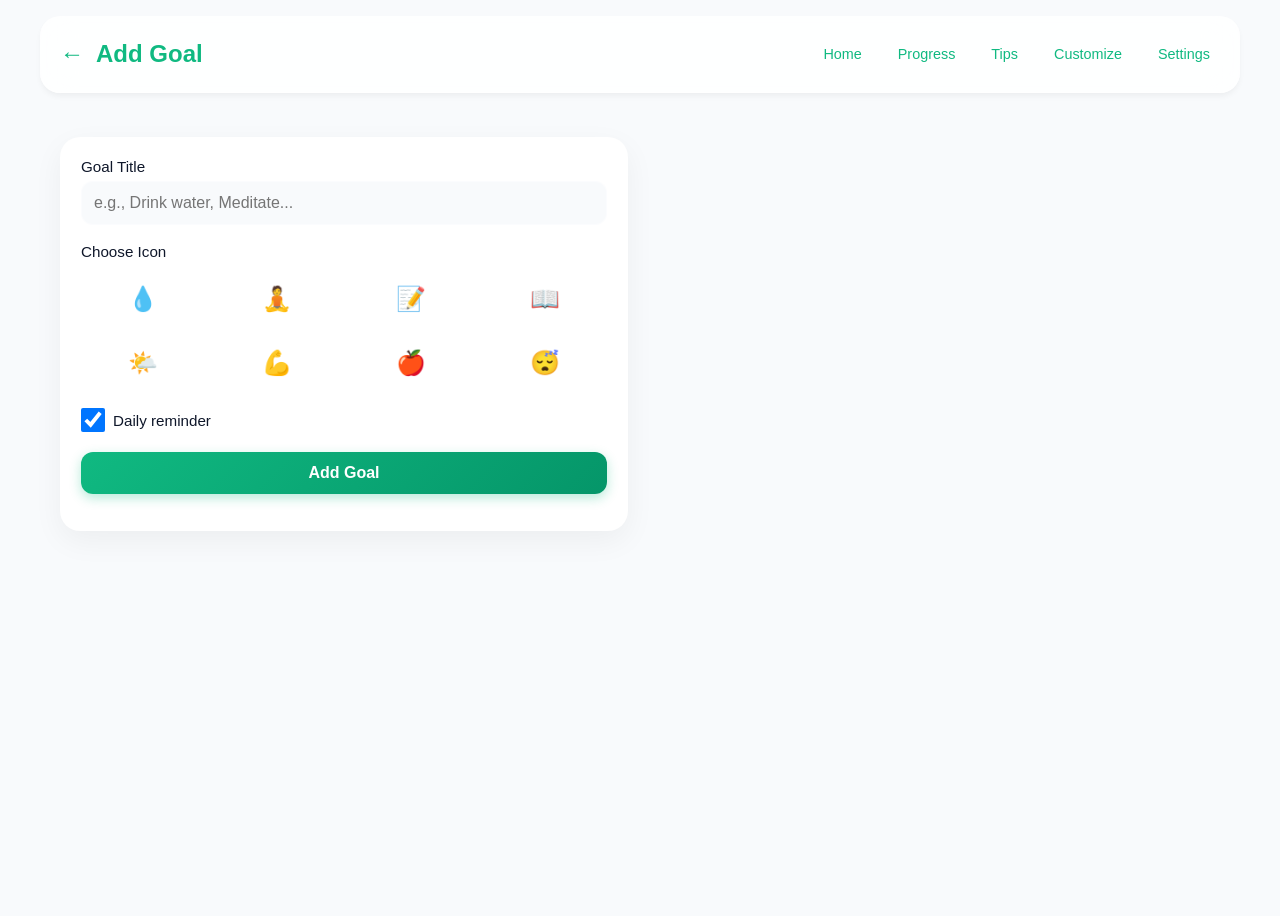
==== commit 3c29606a: "V3 UI Polish and growth mechanics" ====
--- a/add-goal.html
+++ b/add-goal.html
@@ -3,6 +3,7 @@
 <head>
     <meta charset="UTF-8">
     <meta name="viewport" content="width=device-width, initial-scale=1.0">
+    <meta name="description" content="Add a new daily goal to track with BloomBuddy.">
     <link rel="stylesheet" href="style.css">
     <title>🌿 BloomBuddy - Add Goal</title>
 </head>
@@ -10,10 +11,17 @@
   <div class="dashboard-container">
     <header class="dashboard-header">
       <div class="header-top">
-        <a href="dashboard.html" style="color: var(--primary-color); font-size: 1.5rem; text-decoration: none;">←</a>
-        <h1>Add Goal</h1>
-        <div style="width: 24px;"></div>
+        <a href="dashboard.html" aria-label="Back to dashboard" style="color: var(--primary-color); font-size: 1.5rem; text-decoration: none; margin-right: 12px;">←</a>
+        <h1 style="flex-grow: 1; text-align: left;">Add Goal</h1>
+        <button class="menu-btn" aria-label="Menu" onclick="toggleMenu()">☰</button>
       </div>
+      <nav class="header-nav" id="headerMenu">
+        <a href="dashboard.html">Home</a>
+        <a href="progress.html">Progress</a>
+        <a href="health-tips.html">Tips</a>
+        <a href="customize.html">Customize</a>
+        <a href="settings.html">Settings</a>
+      </nav>
     </header>
 
     <main class="dashboard-main">
@@ -21,7 +29,7 @@
         <form id="goalForm">
           <div class="form-group">
             <label for="goalTitle">Goal Title</label>
-            <input type="text" id="goalTitle" placeholder="e.g., Drink water, Meditate..." required>
+            <input type="text" id="goalTitle" placeholder="e.g., Drink water, Meditate..." maxlength="50" required>
           </div>
 
           <div class="form-group">
@@ -54,6 +62,10 @@
   <script>
     let selectedIcon = '';
 
+    function toggleMenu() {
+      document.getElementById('headerMenu').classList.toggle('active');
+    }
+
     function selectIcon(e, icon) {
       selectedIcon = icon;
       document.querySelectorAll('.icon-btn').forEach(btn => {
@@ -80,20 +92,11 @@
 
       window.location.href = 'dashboard.html';
     });
+
+    window.addEventListener('load', () => {
+      DataManager.applyTheme();
+    });
   </script>
-  <style>
-    .icon-btn {
-      padding: 12px;
-      border: 1px solid #ddd;
-      background-color: white;
-      border-radius: 6px;
-      font-size: 1.5rem;
-      cursor: pointer;
-      transition: all 0.3s;
-    }
-    .icon-btn:hover {
-      background-color: rgba(46, 139, 87, 0.05);
-    }
-  </style>
+
 </body>
 </html>
--- a/style.css
+++ b/style.css
@@ -1,1131 +1,1435 @@
-*{
-    margin: 0;
-    padding: 0;
-    box-sizing: border-box;
-}
-
-:root {
-  --primary-color: #2e8b57;
-  --primary-dark: #1e6b40;
-  --light-bg: #f0f8ff;
-  --text-primary: #333;
-  --text-secondary: #666;
-  --border-color: #ddd;
-  --success: #4caf50;
-  --warning: #ff9800;
-  --danger: #f44336;
-}
-
-/* ===== GLOBAL ===== */
-body {
-    min-height: 100vh;
-    font-family: 'Segoe UI', Tahoma, Geneva, Verdana, sans-serif;
-    background-color: var(--light-bg);
-    margin: 0;
-    color: var(--text-primary);
-}
-
-/* ===== WELCOME SECTION (index.html) ===== */
-.welcome-msg{
-    min-height: 100vh;
-    display: flex;
-    flex-direction: column;
-    justify-content: center;
-    align-items: center;
-    gap: 0.5rem;
-    opacity: 0;
-    transform: scale(0.8) translateY(20px);
-    transition: all 0.6s ease-out;
-}
-
-.welcome-msg.show {
-  opacity: 1;
-  transform: scale(1) translateY(0);
-}
-
-.welcome-msg.fade-out {
-  opacity: 0;
-  transform: scale(0.9);
-  transition: all 0.5s ease;
-}
-
-.welcome-msg h1{
-    font-size: 3rem;
-    color: var(--primary-color);
-}
-
-.welcome-msg p{
-    font-size: 1.5rem;
-    color: var(--text-secondary);
-    font-style: italic;
-}
-
-/* ===== LOGIN/SIGNUP (login.html) ===== */
-.auth-container {
-  width: 100%;
-  padding: 40px 20px;
-  display: flex;
-  align-items: flex-start;
-  min-height: 100vh;
-  box-sizing: border-box;
-}
-
-.auth-card {
-  background: white;
-  border-radius: 12px;
-  box-shadow: 0 4px 20px rgba(46, 139, 87, 0.15);
-  padding: 40px;
-  max-width: 420px;
-  margin: auto;
-  width: 100%;
-}
-
-.auth-header {
-  text-align: center;
-  margin-bottom: 30px;
-}
-
-.auth-header h1 {
-  font-size: 2rem;
-  color: var(--primary-color);
-  margin-bottom: 8px;
-}
-
-.auth-header p {
-  color: var(--text-secondary);
-  font-size: 0.95rem;
-  font-style: italic;
-}
-
-.auth-form {
-  display: none;
-}
-
-.auth-form.active {
-  display: block;
-  animation: fadeIn 0.3s ease;
-}
-
-@keyframes fadeIn {
-  from {
-    opacity: 0;
-    transform: translateY(10px);
-  }
-  to {
-    opacity: 1;
-    transform: translateY(0);
-  }
-}
-
-.auth-form h2 {
-  color: var(--primary-color);
-  margin-bottom: 24px;
-  font-size: 1.5rem;
-}
-
-.form-group {
-  margin-bottom: 18px;
-}
-
-.form-group label {
-  display: block;
-  margin-bottom: 6px;
-  color: var(--text-primary);
-  font-weight: 500;
-  font-size: 0.95rem;
-}
-
-.form-group input {
-  width: 100%;
-  padding: 12px;
-  border: 1px solid var(--border-color);
-  border-radius: 6px;
-  font-size: 1rem;
-  transition: border-color 0.3s;
-}
-
-.form-group input:focus {
-  outline: none;
-  border-color: var(--primary-color);
-  box-shadow: 0 0 0 3px rgba(46, 139, 87, 0.1);
-}
-
-.form-group.checkbox {
-  display: flex;
-  align-items: center;
-  margin-bottom: 20px;
-}
-
-.form-group.checkbox input {
-  width: 24px;
-  height: 24px;
-  margin-right: 8px;
-  cursor: pointer;
-}
-
-.form-group.checkbox label {
-  margin: 0;
-  cursor: pointer;
-  font-weight: normal;
-}
-
-.error-msg {
-  display: block;
-  color: var(--danger);
-  font-size: 0.85rem;
-  margin-top: 4px;
-  min-height: 20px;
-}
-
-.password-strength {
-  font-size: 0.85rem;
-  font-weight: 600;
-  margin-top: 4px;
-  min-height: 20px;
-}
-
-.btn-primary {
-  width: 100%;
-  padding: 12px;
-  background-color: var(--primary-color);
-  color: white;
-  border: none;
-  border-radius: 6px;
-  font-size: 1rem;
-  font-weight: 600;
-  cursor: pointer;
-  transition: background-color 0.3s;
-  margin-bottom: 16px;
-}
-
-.btn-primary:hover {
-  background-color: var(--primary-dark);
-}
-
-.btn-primary:active {
-  transform: scale(0.98);
-}
-
-.btn-primary:disabled {
-  background-color: #ccc;
-  cursor: not-allowed;
-  opacity: 0.6;
-}
-
-.forgot-password {
-  display: block;
-  text-align: center;
-  color: var(--primary-color);
-  text-decoration: none;
-  font-size: 0.9rem;
-  margin-bottom: 20px;
-  transition: color 0.3s;
-}
-
-.forgot-password:hover {
-  color: var(--primary-dark);
-  text-decoration: underline;
-}
-
-.divider {
-  text-align: center;
-  margin: 20px 0;
-  color: #999;
-  font-size: 0.85rem;
-  position: relative;
-}
-
-.divider::before {
-  content: '';
-  position: absolute;
-  left: 0;
-  top: 50%;
-  width: 45%;
-  height: 1px;
-  background-color: var(--border-color);
-}
-
-.divider::after {
-  content: '';
-  position: absolute;
-  right: 0;
-  top: 50%;
-  width: 45%;
-  height: 1px;
-  background-color: var(--border-color);
-}
-
-.social-login {
-  display: grid;
-  grid-template-columns: 1fr 1fr;
-  gap: 12px;
-  margin-bottom: 20px;
-}
-
-.btn-social {
-  padding: 10px;
-  border: 1px solid var(--border-color);
-  background-color: white;
-  border-radius: 6px;
-  font-size: 0.9rem;
-  font-weight: 600;
-  cursor: pointer;
-  transition: all 0.3s;
-  color: var(--text-primary);
-}
-
-.btn-social:hover {
-  background-color: #f5f5f5;
-  border-color: var(--primary-color);
-}
-
-.auth-switch {
-  text-align: center;
-  color: var(--text-secondary);
-  font-size: 0.9rem;
-}
-
-.auth-switch a {
-  color: var(--primary-color);
-  text-decoration: none;
-  font-weight: 600;
-  transition: color 0.3s;
-  cursor: pointer;
-}
-
-.auth-switch a:hover {
-  color: var(--primary-dark);
-  text-decoration: underline;
-}
-
-/* ===== ONBOARDING (onboarding.html) ===== */
-.onboarding-container {
-  width: 100%;
-  padding: 40px 20px;
-  display: flex;
-  justify-content: center;
-  align-items: flex-start;
-  min-height: 100vh;
-  box-sizing: border-box;
-}
-
-.onboarding-card {
-  background: white;
-  border-radius: 12px;
-  box-shadow: 0 4px 20px rgba(46, 139, 87, 0.15);
-  padding: 40px;
-  max-width: 500px;
-  width: 100%;
-  margin: auto;
-}
-
-.progress-bar {
-  width: 100%;
-  height: 4px;
-  background-color: #e0e0e0;
-  border-radius: 2px;
-  margin-bottom: 30px;
-  overflow: hidden;
-}
-
-.progress {
-  height: 100%;
-  background-color: var(--primary-color);
-  transition: width 0.3s ease;
-}
-
-.onboarding-screen {
-  display: none;
-}
-
-.onboarding-screen.active {
-  display: block;
-  animation: fadeIn 0.3s ease;
-}
-
-.onboarding-screen h2 {
-  color: var(--primary-color);
-  margin-bottom: 12px;
-  font-size: 1.5rem;
-}
-
-.subtitle {
-  color: var(--text-secondary);
-  margin-bottom: 24px;
-  font-size: 0.95rem;
-}
-
-.option-group {
-  display: grid;
-  grid-template-columns: 1fr;
-  gap: 12px;
-  margin-bottom: 24px;
-}
-
-.option-btn {
-  padding: 18px;
-  border: 2px solid var(--border-color);
-  background-color: white;
-  border-radius: 8px;
-  cursor: pointer;
-  transition: all 0.3s;
-  text-align: left;
-  display: flex;
-  align-items: center;
-  gap: 16px;
-  font-size: 1rem;
-  color: var(--text-primary);
-}
-
-.option-btn:hover {
-  border-color: var(--primary-color);
-  background-color: rgba(46, 139, 87, 0.05);
-}
-
-.option-btn.selected {
-  border-color: var(--primary-color);
-  background-color: rgba(46, 139, 87, 0.1);
-  font-weight: 600;
-}
-
-.option-btn .emoji {
-  font-size: 2rem;
-  flex-shrink: 0;
-}
-
-.option-btn .text {
-  flex: 1;
-}
-
-.small {
-  font-size: 0.8rem;
-  color: var(--text-secondary);
-  display: block;
-  font-weight: normal;
-  margin-top: 4px;
-}
-
-.btn-next {
-  width: 100%;
-  padding: 12px;
-  background-color: var(--primary-color);
-  color: white;
-  border: none;
-  border-radius: 6px;
-  font-size: 1rem;
-  font-weight: 600;
-  cursor: pointer;
-  transition: background-color 0.3s;
-  margin-top: 20px;
-}
-
-.btn-next:hover:not(:disabled) {
-  background-color: var(--primary-dark);
-}
-
-.btn-next:disabled {
-  background-color: #ccc;
-  cursor: not-allowed;
-  opacity: 0.6;
-}
-
-.skip-btn {
-  float: right;
-  background: none;
-  border: none;
-  color: var(--text-secondary);
-  cursor: pointer;
-  font-size: 0.9rem;
-  transition: color 0.3s;
-  margin-bottom: 20px;
-}
-
-.skip-btn:hover {
-  color: var(--primary-color);
-}
-
-.welcome-animation {
-  text-align: center;
-  margin: 40px 0;
-}
-
-.emoji-large {
-  font-size: 4rem;
-  display: block;
-  margin-bottom: 20px;
-}
-
-.welcome-animation h2 {
-  color: var(--primary-color);
-  margin-bottom: 12px;
-}
-
-.welcome-animation > p {
-  color: var(--text-secondary);
-  margin-bottom: 12px;
-  font-size: 0.95rem;
-}
-
-.message {
-  margin-top: 20px;
-  font-weight: 500;
-  color: var(--primary-color);
-}
-
-/* ===== PLANT SETUP (plant-setup.html) ===== */
-.setup-container {
-  width: 100%;
-  padding: 40px 20px;
-  display: flex;
-  justify-content: center;
-  align-items: flex-start;
-  min-height: 100vh;
-  box-sizing: border-box;
-}
-
-.setup-card {
-  background: white;
-  border-radius: 12px;
-  box-shadow: 0 4px 20px rgba(46, 139, 87, 0.15);
-  padding: 40px;
-  max-width: 500px;
-  width: 100%;
-  margin: auto;
-}
-
-.setup-screen {
-  display: none;
-}
-
-.setup-screen.active {
-  display: block;
-  animation: fadeIn 0.3s ease;
-}
-
-.setup-screen h2 {
-  color: var(--primary-color);
-  margin-bottom: 12px;
-}
-
-.plant-grid {
-  display: grid;
-  grid-template-columns: repeat(3, 1fr);
-  gap: 16px;
-  margin-bottom: 24px;
-}
-
-.plant-option {
-  padding: 24px 16px;
-  border: 2px solid var(--border-color);
-  background-color: white;
-  border-radius: 8px;
-  cursor: pointer;
-  transition: all 0.3s;
-  text-align: center;
-  display: flex;
-  flex-direction: column;
-  align-items: center;
-  gap: 12px;
-}
-
-.plant-option:hover {
-  border-color: var(--primary-color);
-  background-color: rgba(46, 139, 87, 0.05);
-}
-
-.plant-option.selected {
-  border-color: var(--primary-color);
-  background-color: rgba(46, 139, 87, 0.1);
-  font-weight: 600;
-}
-
-.plant-emoji {
-  font-size: 2.5rem;
-}
-
-.plant-preview {
-  text-align: center;
-  margin-bottom: 24px;
-}
-
-.setup-screen .plant-display {
-  font-size: 4rem;
-  margin-bottom: 12px;
-}
-
-.char-count {
-  font-size: 0.85rem;
-  color: var(--text-secondary);
-  text-align: right;
-  margin-top: 4px;
-}
-
-.example {
-  font-size: 0.85rem;
-  color: var(--text-secondary);
-  text-align: center;
-  margin-bottom: 24px;
-  font-style: italic;
-}
-
-.goals-suggestions {
-  display: grid;
-  grid-template-columns: 1fr;
-  gap: 10px;
-  margin-bottom: 20px;
-}
-
-.goal-suggestion {
-  padding: 12px;
-  border: 1px solid var(--border-color);
-  border-radius: 6px;
-  cursor: pointer;
-  transition: all 0.3s;
-  display: flex;
-  align-items: center;
-  gap: 12px;
-  background-color: white;
-}
-
-.goal-suggestion:hover {
-  border-color: var(--primary-color);
-  background-color: rgba(46, 139, 87, 0.05);
-}
-
-.goal-suggestion.selected {
-  border-color: var(--primary-color);
-  background-color: rgba(46, 139, 87, 0.1);
-}
-
-.goal-checkbox {
-  cursor: pointer;
-  width: 24px;
-  height: 24px;
-}
-
-.goal-text {
-  flex: 1;
-  font-size: 0.95rem;
-}
-
-.add-custom-goal {
-  display: grid;
-  grid-template-columns: 1fr 50px;
-  gap: 10px;
-  margin-bottom: 16px;
-}
-
-.add-custom-goal input {
-  padding: 10px;
-  border: 1px solid var(--border-color);
-  border-radius: 6px;
-  font-size: 0.95rem;
-}
-
-.add-custom-goal button {
-  background-color: var(--primary-color);
-  color: white;
-  border: none;
-  border-radius: 6px;
-  cursor: pointer;
-  font-weight: 600;
-  transition: background-color 0.3s;
-}
-
-.add-custom-goal button:hover {
-  background-color: var(--primary-dark);
-}
-
-#customGoalsList {
-  margin-bottom: 20px;
-}
-
-.custom-goal-item {
-  display: flex;
-  justify-content: space-between;
-  align-items: center;
-  padding: 10px 12px;
-  background-color: rgba(46, 139, 87, 0.1);
-  border-radius: 6px;
-  margin-bottom: 8px;
-  font-size: 0.95rem;
-}
-
-.custom-goal-item button {
-  background: none;
-  border: none;
-  color: var(--danger);
-  cursor: pointer;
-  font-size: 1.2rem;
-  transition: color 0.3s;
-}
-
-.custom-goal-item button:hover {
-  color: #c41c00;
-}
-
-/* ===== DASHBOARD (dashboard.html) ===== */
-.dashboard-body {
-  display: block;
-  min-height: 100vh;
-  background-color: var(--light-bg);
-}
-
-.dashboard-container {
-  max-width: 600px;
-  margin: 0 auto;
-  padding: 0;
-  width: 100%;
-}
-
-.dashboard-header {
-  background: white;
-  padding: 20px;
-  box-shadow: 0 2px 8px rgba(0, 0, 0, 0.1);
-  position: sticky;
-  top: 0;
-  z-index: 100;
-}
-
-.header-top {
-  display: flex;
-  justify-content: space-between;
-  align-items: center;
-  margin-bottom: 12px;
-}
-
-.header-top h1 {
-  color: var(--primary-color);
-  font-size: 1.5rem;
-  margin: 0;
-}
-
-.menu-btn {
-  background: none;
-  border: none;
-  font-size: 1.5rem;
-  cursor: pointer;
-  transition: transform 0.3s;
-}
-
-.menu-btn:hover {
-  transform: rotate(20deg);
-}
-
-.header-nav {
-  display: none;
-  grid-template-columns: 1fr 1fr 1fr 1fr 1fr;
-  gap: 8px;
-  padding-top: 12px;
-  border-top: 1px solid var(--border-color);
-}
-
-.header-nav.active {
-  display: grid;
-}
-
-.header-nav a {
-  padding: 10px;
-  text-decoration: none;
-  color: var(--primary-color);
-  font-weight: 500;
-  text-align: center;
-  border-radius: 6px;
-  transition: background-color 0.3s;
-  font-size: 0.9rem;
-}
-
-.header-nav a:hover {
-  background-color: rgba(46, 139, 87, 0.1);
-}
-
-.dashboard-main {
-  padding: 20px;
-}
-
-section {
-  background: white;
-  border-radius: 12px;
-  padding: 20px;
-  margin-bottom: 16px;
-  box-shadow: 0 2px 8px rgba(0, 0, 0, 0.05);
-}
-
-/* Plant Section */
-.plant-section {
-  text-align: center;
-}
-
-.plant-display {
-  margin-bottom: 20px;
-}
-
-.plant-large {
-  font-size: 5rem;
-  display: block;
-  margin-bottom: 12px;
-}
-
-.plant-section h2 {
-  color: var(--primary-color);
-  margin: 8px 0;
-  font-size: 1.5rem;
-}
-
-.plant-stage {
-  color: var(--text-secondary);
-  margin-bottom: 16px;
-}
-
-.plant-info {
-  display: grid;
-  grid-template-columns: 1fr 1fr;
-  gap: 16px;
-}
-
-.info-item {
-  padding: 12px;
-  background-color: rgba(46, 139, 87, 0.1);
-  border-radius: 6px;
-  text-align: center;
-}
-
-.info-item .label {
-  display: block;
-  font-size: 0.85rem;
-  color: var(--text-secondary);
-  margin-bottom: 4px;
-}
-
-.info-item .value {
-  display: block;
-  font-size: 1.3rem;
-  font-weight: 600;
-  color: var(--primary-color);
-}
-
-/* Streak Section */
-.streak-section {
-  background: linear-gradient(135deg, rgba(46, 139, 87, 0.1) 0%, rgba(255, 193, 7, 0.1) 100%);
-}
-
-.streak-card {
-  display: flex;
-  align-items: center;
-  gap: 16px;
-}
-
-.streak-emoji {
-  font-size: 3rem;
-}
-
-.streak-text {
-  flex: 1;
-}
-
-.streak-label {
-  font-size: 0.9rem;
-  color: var(--text-secondary);
-  margin: 0;
-}
-
-.streak-count {
-  font-size: 1.8rem;
-  font-weight: 700;
-  color: var(--primary-color);
-  margin: 4px 0;
-}
-
-.streak-longest {
-  font-size: 0.85rem;
-  color: var(--text-secondary);
-}
-
-.small-text {
-  margin: 0;
-}
-
-/* Goals Section */
-.goals-section h3 {
-  color: var(--primary-color);
-  margin-bottom: 16px;
-  font-size: 1.2rem;
-}
-
-.goals-list {
-  margin-bottom: 16px;
-}
-
-.no-goals {
-  text-align: center;
-  color: var(--text-secondary);
-  padding: 20px;
-  font-style: italic;
-}
-
-.goal-item {
-  display: flex;
-  align-items: center;
-  gap: 12px;
-  padding: 12px;
-  border: 1px solid var(--border-color);
-  border-radius: 6px;
-  margin-bottom: 8px;
-  background-color: white;
-  transition: all 0.3s;
-}
-
-.goal-item:hover {
-  border-color: var(--primary-color);
-}
-
-.goal-item input[type="checkbox"] {
-  width: 20px;
-  height: 20px;
-  cursor: pointer;
-  flex-shrink: 0;
-}
-
-.goal-item.completed .goal-title {
-  text-decoration: line-through;
-  color: #ccc;
-}
-
-.goal-title {
-  flex: 1;
-  color: var(--text-primary);
-  font-size: 0.95rem;
-}
-
-.goal-delete {
-  background: none;
-  border: none;
-  color: var(--danger);
-  cursor: pointer;
-  font-size: 1.2rem;
-  transition: color 0.3s;
-}
-
-.goal-delete:hover {
-  color: #c41c00;
-}
-
-.btn-add-goal {
-  width: 100%;
-  padding: 12px;
-  background-color: rgba(46, 139, 87, 0.1);
-  color: var(--primary-color);
-  border: 2px dashed var(--primary-color);
-  border-radius: 6px;
-  font-size: 1rem;
-  font-weight: 600;
-  cursor: pointer;
-  transition: all 0.3s;
-}
-
-.btn-add-goal:hover {
-  background-color: rgba(46, 139, 87, 0.2);
-}
-
-/* Mood Section */
-.mood-section h3 {
-  color: var(--primary-color);
-  margin-bottom: 16px;
-  font-size: 1.2rem;
-}
-
-.mood-options {
-  display: grid;
-  grid-template-columns: 1fr 1fr 1fr 1fr;
-  gap: 10px;
-  margin-bottom: 12px;
-}
-
-.mood-btn {
-  padding: 12px;
-  border: 2px solid var(--border-color);
-  background-color: white;
-  border-radius: 8px;
-  cursor: pointer;
-  font-size: 1.5rem;
-  transition: all 0.3s;
-}
-
-.mood-btn:hover {
-  border-color: var(--primary-color);
-  background-color: rgba(46, 139, 87, 0.05);
-}
-
-.mood-btn.selected {
-  border-color: var(--primary-color);
-  background-color: rgba(46, 139, 87, 0.1);
-}
-
-.mood-status {
-  text-align: center;
-  color: var(--text-secondary);
-  font-size: 0.9rem;
-  min-height: 20px;
-}
-
-/* Quote Section */
-.quote-section {
-  background: linear-gradient(135deg, rgba(46, 139, 87, 0.05) 0%, rgba(46, 139, 87, 0.1) 100%);
-  text-align: center;
-}
-
-.quote-text {
-  font-size: 1.3rem;
-  font-style: italic;
-  color: var(--primary-color);
-  margin-bottom: 8px;
-  font-weight: 500;
-}
-
-.quote-author {
-  color: var(--text-secondary);
-  font-size: 0.9rem;
-  margin: 0;
-}
-
-/* Footer Message */
-.footer-message {
-  background-color: rgba(46, 139, 87, 0.1);
-  text-align: center;
-}
-
-#footerMessage {
-  color: var(--primary-color);
-  font-weight: 600;
-  margin: 0;
-}
-
-/* Modal */
-.modal {
-  display: none;
-  position: fixed;
-  top: 0;
-  left: 0;
-  width: 100%;
-  height: 100%;
-  background-color: rgba(0, 0, 0, 0.5);
-  justify-content: center;
-  align-items: center;
-  z-index: 1000;
-}
-
-.modal-content {
-  background: white;
-  border-radius: 12px;
-  padding: 32px;
-  max-width: 400px;
-  width: 90%;
-  position: relative;
-  box-shadow: 0 8px 32px rgba(0, 0, 0, 0.2);
-}
-
-.modal-close {
-  position: absolute;
-  top: 16px;
-  right: 16px;
-  background: none;
-  border: none;
-  font-size: 1.5rem;
-  cursor: pointer;
-  color: var(--text-secondary);
-  transition: color 0.3s;
-}
-
-.modal-close:hover {
-  color: var(--text-primary);
-}
-
-.modal-content h2 {
-  color: var(--primary-color);
-  margin-bottom: 16px;
-  text-align: center;
-}
-
-.modal-content > p {
-  color: var(--text-secondary);
-  margin-bottom: 16px;
-  text-align: center;
-}
-
-.reflection-stats {
-  background-color: rgba(46, 139, 87, 0.1);
-  padding: 16px;
-  border-radius: 6px;
-  margin-bottom: 20px;
-  text-align: center;
-}
-
-.reflection-stats p {
-  color: var(--primary-color);
-  font-weight: 600;
-  margin: 0;
-}
-
-/* Responsive */
-@media (max-width: 480px) {
-  .plant-grid {
-    grid-template-columns: 1fr 1fr;
-  }
-
-  .mood-options {
-    grid-template-columns: 1fr 1fr;
-  }
-
-  .header-nav {
-    grid-template-columns: 1fr 1fr!important;
-  }
-
-  section {
-    padding: 16px;
-  }
-
-  .plant-large {
-    font-size: 3.5rem;
-  }
-}
-
-/* ===== TABLET RESPONSIVENESS ===== */
-@media (max-width: 768px) {
-  .header-nav {
-    grid-template-columns: repeat(3, 1fr) !important;
-  }
-  .plant-grid, .custom-grid {
-    grid-template-columns: repeat(2, 1fr);
-  }
-  .auth-card, .onboarding-card, .setup-card {
-    padding: 24px;
-  }
-}
-
-/* ===== DARK MODE ===== */
-[data-theme="night"] {
-  --light-bg: #121212;
-  --text-primary: #e0e0e0;
-  --text-secondary: #a0a0a0;
-  --border-color: #333;
-}
-[data-theme="night"] section,
-[data-theme="night"] .auth-card,
-[data-theme="night"] .onboarding-card,
-[data-theme="night"] .setup-card,
-[data-theme="night"] .dashboard-header,
-[data-theme="night"] .plant-option,
-[data-theme="night"] .goal-suggestion,
-[data-theme="night"] .custom-option,
-[data-theme="night"] .icon-btn,
-[data-theme="night"] .btn-social,
-[data-theme="night"] .custom-goal-item {
-  background-color: #1e1e1e;
-  border-color: #333;
-}
-[data-theme="night"] .btn-social {
-  color: #e0e0e0;
-}
-[data-theme="night"] .goal-suggestion, [data-theme="night"] .custom-option p {
-  color: #e0e0e0;
-}
+*{
+    margin: 0;
+    padding: 0;
+    box-sizing: border-box;
+}
+
+@import url('https://fonts.googleapis.com/css2?family=Outfit:wght@300;400;500;600;700&display=swap');
+
+:root {
+  --primary-color: #10b981;
+  --primary-dark: #059669;
+  --light-bg: #f8fafc;
+  --text-primary: #0f172a;
+  --text-secondary: #64748b;
+  --border-color: rgba(255,255,255,0.4);
+  --success: #10b981;
+  --warning: #f59e0b;
+  --danger: #ef4444;
+  --card-shadow: 0 10px 30px rgba(0,0,0,0.05);
+  --glass-bg: rgba(255, 255, 255, 0.85);
+  --white: #ffffff;
+}
+
+/* ===== GLOBAL ===== */
+body {
+    min-height: 100vh;
+    font-family: 'Outfit', sans-serif;
+    background-color: var(--light-bg);
+    margin: 0;
+    color: var(--text-primary);
+    transition: background-color 0.4s ease, color 0.4s ease;
+}
+
+*:focus-visible {
+  outline: 3px solid var(--primary-color);
+  outline-offset: 2px;
+}
+
+/* ===== WELCOME SECTION (index.html) ===== */
+.welcome-msg{
+    min-height: 100vh;
+    display: flex;
+    flex-direction: column;
+    justify-content: center;
+    align-items: center;
+    gap: 0.5rem;
+    opacity: 0;
+    transform: scale(0.8) translateY(20px);
+    transition: all 0.6s ease-out;
+}
+
+.welcome-msg.show {
+  opacity: 1;
+  transform: scale(1) translateY(0);
+}
+
+.welcome-msg.fade-out {
+  opacity: 0;
+  transform: scale(0.9);
+  transition: all 0.5s ease;
+}
+
+.welcome-msg h1{
+    font-size: 3rem;
+    color: var(--primary-color);
+}
+
+.welcome-msg p{
+    font-size: 1.5rem;
+    color: var(--text-secondary);
+    font-style: italic;
+}
+
+/* ===== LOGIN/SIGNUP (login.html) ===== */
+.auth-container {
+  width: 100%;
+  padding: 40px 20px;
+  display: flex;
+  align-items: flex-start;
+  min-height: 100vh;
+  box-sizing: border-box;
+}
+
+.auth-card {
+  background: var(--white);
+  border-radius: 12px;
+  box-shadow: 0 4px 20px rgba(46, 139, 87, 0.15);
+  padding: 40px;
+  max-width: 420px;
+  margin: auto;
+  width: 100%;
+}
+
+.auth-header {
+  text-align: center;
+  margin-bottom: 30px;
+}
+
+.auth-header h1 {
+  font-size: 2rem;
+  color: var(--primary-color);
+  margin-bottom: 8px;
+}
+
+.auth-header p {
+  color: var(--text-secondary);
+  font-size: 0.95rem;
+  font-style: italic;
+}
+
+.auth-form {
+  display: none;
+}
+
+.auth-form.active {
+  display: block;
+  animation: fadeIn 0.3s ease;
+}
+
+@keyframes fadeIn {
+  from {
+    opacity: 0;
+    transform: translateY(10px);
+  }
+  to {
+    opacity: 1;
+    transform: translateY(0);
+  }
+}
+
+.auth-form h2 {
+  color: var(--primary-color);
+  margin-bottom: 24px;
+  font-size: 1.5rem;
+}
+
+.form-group {
+  margin-bottom: 18px;
+}
+
+.form-group label {
+  display: block;
+  margin-bottom: 6px;
+  color: var(--text-primary);
+  font-weight: 500;
+  font-size: 0.95rem;
+}
+
+.form-group input {
+  width: 100%;
+  padding: 12px;
+  border: 1px solid var(--border-color);
+  border-radius: 6px;
+  font-size: 1rem;
+  transition: border-color 0.3s;
+}
+
+.form-group input:focus {
+  outline: none;
+  border-color: var(--primary-color);
+  box-shadow: 0 0 0 3px rgba(46, 139, 87, 0.1);
+}
+
+.form-group.checkbox {
+  display: flex;
+  align-items: center;
+  margin-bottom: 20px;
+}
+
+.form-group.checkbox input {
+  width: 24px;
+  height: 24px;
+  margin-right: 8px;
+  cursor: pointer;
+}
+
+.form-group.checkbox label {
+  margin: 0;
+  cursor: pointer;
+  font-weight: normal;
+}
+
+.error-msg {
+  display: block;
+  color: var(--danger);
+  font-size: 0.85rem;
+  margin-top: 4px;
+  min-height: 20px;
+}
+
+.password-strength {
+  font-size: 0.85rem;
+  font-weight: 600;
+  margin-top: 4px;
+  min-height: 20px;
+}
+
+.btn-primary {
+  width: 100%;
+  padding: 12px;
+  background-color: var(--primary-color);
+  color: white;
+  border: none;
+  border-radius: 6px;
+  font-size: 1rem;
+  font-weight: 600;
+  cursor: pointer;
+  transition: background-color 0.3s;
+  margin-bottom: 16px;
+}
+
+.btn-primary:hover {
+  background-color: var(--primary-dark);
+}
+
+.btn-primary:active {
+  transform: scale(0.98);
+}
+
+.btn-primary:disabled {
+  background-color: #ccc;
+  cursor: not-allowed;
+  opacity: 0.6;
+}
+
+.forgot-password {
+  display: block;
+  text-align: center;
+  color: var(--primary-color);
+  text-decoration: none;
+  font-size: 0.9rem;
+  margin-bottom: 20px;
+  transition: color 0.3s;
+}
+
+.forgot-password:hover {
+  color: var(--primary-dark);
+  text-decoration: underline;
+}
+
+.divider {
+  text-align: center;
+  margin: 20px 0;
+  color: #999;
+  font-size: 0.85rem;
+  position: relative;
+}
+
+.divider::before {
+  content: '';
+  position: absolute;
+  left: 0;
+  top: 50%;
+  width: 45%;
+  height: 1px;
+  background-color: var(--border-color);
+}
+
+.divider::after {
+  content: '';
+  position: absolute;
+  right: 0;
+  top: 50%;
+  width: 45%;
+  height: 1px;
+  background-color: var(--border-color);
+}
+
+.social-login {
+  display: grid;
+  grid-template-columns: 1fr 1fr;
+  gap: 12px;
+  margin-bottom: 20px;
+}
+
+.btn-social {
+  padding: 10px;
+  border: 1px solid var(--border-color);
+  background-color: var(--white);
+  border-radius: 6px;
+  font-size: 0.9rem;
+  font-weight: 600;
+  cursor: pointer;
+  transition: all 0.3s;
+  color: var(--text-primary);
+}
+
+.btn-social:hover {
+  background-color: #f5f5f5;
+  border-color: var(--primary-color);
+}
+
+.auth-switch {
+  text-align: center;
+  color: var(--text-secondary);
+  font-size: 0.9rem;
+}
+
+.auth-switch a {
+  color: var(--primary-color);
+  text-decoration: none;
+  font-weight: 600;
+  transition: color 0.3s;
+  cursor: pointer;
+}
+
+.auth-switch a:hover {
+  color: var(--primary-dark);
+  text-decoration: underline;
+}
+
+/* ===== ONBOARDING (onboarding.html) ===== */
+.onboarding-container {
+  width: 100%;
+  padding: 40px 20px;
+  display: flex;
+  justify-content: center;
+  align-items: flex-start;
+  min-height: 100vh;
+  box-sizing: border-box;
+}
+
+.onboarding-card {
+  background: var(--white);
+  border-radius: 12px;
+  box-shadow: 0 4px 20px rgba(46, 139, 87, 0.15);
+  padding: 40px;
+  max-width: 500px;
+  width: 100%;
+  margin: auto;
+}
+
+.progress-bar {
+  width: 100%;
+  height: 4px;
+  background-color: #e0e0e0;
+  border-radius: 2px;
+  margin-bottom: 30px;
+  overflow: hidden;
+}
+
+.progress {
+  height: 100%;
+  background-color: var(--primary-color);
+  transition: width 0.3s ease;
+}
+
+.onboarding-screen {
+  display: none;
+}
+
+.onboarding-screen.active {
+  display: block;
+  animation: fadeIn 0.3s ease;
+}
+
+.onboarding-screen h2 {
+  color: var(--primary-color);
+  margin-bottom: 12px;
+  font-size: 1.5rem;
+}
+
+.subtitle {
+  color: var(--text-secondary);
+  margin-bottom: 24px;
+  font-size: 0.95rem;
+}
+
+.option-group {
+  display: grid;
+  grid-template-columns: 1fr;
+  gap: 12px;
+  margin-bottom: 24px;
+}
+
+.option-btn {
+  padding: 18px;
+  border: 2px solid var(--border-color);
+  background-color: var(--white);
+  border-radius: 8px;
+  cursor: pointer;
+  transition: all 0.3s;
+  text-align: left;
+  display: flex;
+  align-items: center;
+  gap: 16px;
+  font-size: 1rem;
+  color: var(--text-primary);
+}
+
+.option-btn:hover {
+  border-color: var(--primary-color);
+  background-color: rgba(46, 139, 87, 0.05);
+}
+
+.option-btn.selected {
+  border-color: var(--primary-color);
+  background-color: rgba(46, 139, 87, 0.1);
+  font-weight: 600;
+}
+
+.option-btn .emoji {
+  font-size: 2rem;
+  flex-shrink: 0;
+}
+
+.option-btn .text {
+  flex: 1;
+}
+
+.small {
+  font-size: 0.8rem;
+  color: var(--text-secondary);
+  display: block;
+  font-weight: normal;
+  margin-top: 4px;
+}
+
+.btn-next {
+  width: 100%;
+  padding: 12px;
+  background-color: var(--primary-color);
+  color: white;
+  border: none;
+  border-radius: 6px;
+  font-size: 1rem;
+  font-weight: 600;
+  cursor: pointer;
+  transition: background-color 0.3s;
+  margin-top: 20px;
+}
+
+.btn-next:hover:not(:disabled) {
+  background-color: var(--primary-dark);
+}
+
+.btn-next:disabled {
+  background-color: #ccc;
+  cursor: not-allowed;
+  opacity: 0.6;
+}
+
+.skip-btn {
+  float: right;
+  background: none;
+  border: none;
+  color: var(--text-secondary);
+  cursor: pointer;
+  font-size: 0.9rem;
+  transition: color 0.3s;
+  margin-bottom: 20px;
+}
+
+.skip-btn:hover {
+  color: var(--primary-color);
+}
+
+.welcome-animation {
+  text-align: center;
+  margin: 40px 0;
+}
+
+.emoji-large {
+  font-size: 4rem;
+  display: block;
+  margin-bottom: 20px;
+}
+
+.welcome-animation h2 {
+  color: var(--primary-color);
+  margin-bottom: 12px;
+}
+
+.welcome-animation > p {
+  color: var(--text-secondary);
+  margin-bottom: 12px;
+  font-size: 0.95rem;
+}
+
+.message {
+  margin-top: 20px;
+  font-weight: 500;
+  color: var(--primary-color);
+}
+
+/* ===== PLANT SETUP (plant-setup.html) ===== */
+.setup-container {
+  width: 100%;
+  padding: 40px 20px;
+  display: flex;
+  justify-content: center;
+  align-items: flex-start;
+  min-height: 100vh;
+  box-sizing: border-box;
+}
+
+.setup-card {
+  background: var(--white);
+  border-radius: 12px;
+  box-shadow: 0 4px 20px rgba(46, 139, 87, 0.15);
+  padding: 40px;
+  max-width: 500px;
+  width: 100%;
+  margin: auto;
+}
+
+.setup-screen {
+  display: none;
+}
+
+.setup-screen.active {
+  display: block;
+  animation: fadeIn 0.3s ease;
+}
+
+.setup-screen h2 {
+  color: var(--primary-color);
+  margin-bottom: 12px;
+}
+
+.plant-grid {
+  display: grid;
+  grid-template-columns: repeat(3, 1fr);
+  gap: 16px;
+  margin-bottom: 24px;
+}
+
+.plant-option {
+  padding: 24px 16px;
+  border: 2px solid var(--border-color);
+  background-color: var(--white);
+  border-radius: 8px;
+  cursor: pointer;
+  transition: all 0.3s;
+  text-align: center;
+  display: flex;
+  flex-direction: column;
+  align-items: center;
+  gap: 12px;
+}
+
+.plant-option:hover {
+  border-color: var(--primary-color);
+  background-color: rgba(46, 139, 87, 0.05);
+}
+
+.plant-option.selected {
+  border-color: var(--primary-color);
+  background-color: rgba(46, 139, 87, 0.1);
+  font-weight: 600;
+}
+
+.plant-emoji {
+  font-size: 2.5rem;
+}
+
+.plant-preview {
+  text-align: center;
+  margin-bottom: 24px;
+}
+
+.setup-screen .plant-display {
+  font-size: 4rem;
+  margin-bottom: 12px;
+}
+
+.char-count {
+  font-size: 0.85rem;
+  color: var(--text-secondary);
+  text-align: right;
+  margin-top: 4px;
+}
+
+.example {
+  font-size: 0.85rem;
+  color: var(--text-secondary);
+  text-align: center;
+  margin-bottom: 24px;
+  font-style: italic;
+}
+
+.goals-suggestions {
+  display: grid;
+  grid-template-columns: 1fr;
+  gap: 10px;
+  margin-bottom: 20px;
+}
+
+.goal-suggestion {
+  padding: 12px;
+  border: 1px solid var(--border-color);
+  border-radius: 6px;
+  cursor: pointer;
+  transition: all 0.3s;
+  display: flex;
+  align-items: center;
+  gap: 12px;
+  background-color: var(--white);
+}
+
+.goal-suggestion:hover {
+  border-color: var(--primary-color);
+  background-color: rgba(46, 139, 87, 0.05);
+}
+
+.goal-suggestion.selected {
+  border-color: var(--primary-color);
+  background-color: rgba(46, 139, 87, 0.1);
+}
+
+.goal-checkbox {
+  cursor: pointer;
+  width: 24px;
+  height: 24px;
+}
+
+.goal-text {
+  flex: 1;
+  font-size: 0.95rem;
+}
+
+.add-custom-goal {
+  display: grid;
+  grid-template-columns: 1fr 50px;
+  gap: 10px;
+  margin-bottom: 16px;
+}
+
+.add-custom-goal input {
+  padding: 10px;
+  border: 1px solid var(--border-color);
+  border-radius: 6px;
+  font-size: 0.95rem;
+}
+
+.add-custom-goal button {
+  background-color: var(--primary-color);
+  color: white;
+  border: none;
+  border-radius: 6px;
+  cursor: pointer;
+  font-weight: 600;
+  transition: background-color 0.3s;
+}
+
+.add-custom-goal button:hover {
+  background-color: var(--primary-dark);
+}
+
+#customGoalsList {
+  margin-bottom: 20px;
+}
+
+.custom-goal-item {
+  display: flex;
+  justify-content: space-between;
+  align-items: center;
+  padding: 10px 12px;
+  background-color: rgba(46, 139, 87, 0.1);
+  border-radius: 6px;
+  margin-bottom: 8px;
+  font-size: 0.95rem;
+}
+
+.custom-goal-item button {
+  background: none;
+  border: none;
+  color: var(--danger);
+  cursor: pointer;
+  font-size: 1.2rem;
+  transition: color 0.3s;
+}
+
+.custom-goal-item button:hover {
+  color: #c41c00;
+}
+
+/* ===== DASHBOARD (dashboard.html) ===== */
+.dashboard-body {
+  display: block;
+  min-height: 100vh;
+  background-color: var(--light-bg);
+}
+
+.dashboard-container {
+  max-width: 600px;
+  margin: 0 auto;
+  padding: 0;
+  width: 100%;
+}
+
+.dashboard-header {
+  background: var(--white);
+  padding: 20px;
+  box-shadow: 0 2px 8px rgba(0, 0, 0, 0.1);
+  position: sticky;
+  top: 16px;
+  z-index: 100;
+  border-radius: 20px;
+  margin-bottom: 24px;
+  margin-top: 16px;
+}
+
+.header-top {
+  display: flex;
+  justify-content: space-between;
+  align-items: center;
+  margin-bottom: 12px;
+}
+
+.header-top h1 {
+  color: var(--primary-color);
+  font-size: 1.5rem;
+  margin: 0;
+}
+
+.menu-btn {
+  background: none;
+  border: none;
+  font-size: 1.5rem;
+  cursor: pointer;
+  transition: transform 0.3s;
+}
+
+.menu-btn:hover {
+  transform: rotate(20deg);
+}
+
+.header-nav {
+  display: none;
+  grid-template-columns: 1fr 1fr 1fr 1fr 1fr;
+  gap: 8px;
+  padding-top: 12px;
+  border-top: 1px solid var(--border-color);
+}
+
+.header-nav.active {
+  display: grid;
+}
+
+.header-nav a {
+  padding: 10px;
+  text-decoration: none;
+  color: var(--primary-color);
+  font-weight: 500;
+  text-align: center;
+  border-radius: 6px;
+  transition: background-color 0.3s;
+  font-size: 0.9rem;
+}
+
+.header-nav a:hover {
+  background-color: rgba(46, 139, 87, 0.1);
+}
+
+.dashboard-main {
+  padding: 20px;
+}
+
+section {
+  background: var(--white);
+  border-radius: 12px;
+  padding: 20px;
+  margin-bottom: 16px;
+  box-shadow: 0 2px 8px rgba(0, 0, 0, 0.05);
+}
+
+/* Plant Section */
+.plant-section {
+  text-align: center;
+}
+
+.plant-display {
+  margin-bottom: 20px;
+}
+
+.plant-large {
+  font-size: 5rem;
+  display: block;
+  margin-bottom: 12px;
+}
+
+.plant-section h2 {
+  color: var(--primary-color);
+  margin: 8px 0;
+  font-size: 1.5rem;
+}
+
+.plant-stage {
+  color: var(--text-secondary);
+  margin-bottom: 16px;
+}
+
+.plant-info {
+  display: grid;
+  grid-template-columns: 1fr 1fr;
+  gap: 16px;
+}
+
+.info-item {
+  padding: 12px;
+  background-color: rgba(46, 139, 87, 0.1);
+  border-radius: 6px;
+  text-align: center;
+}
+
+.info-item .label {
+  display: block;
+  font-size: 0.85rem;
+  color: var(--text-secondary);
+  margin-bottom: 4px;
+}
+
+.info-item .value {
+  display: block;
+  font-size: 1.3rem;
+  font-weight: 600;
+  color: var(--primary-color);
+}
+
+/* Streak Section */
+.streak-section {
+  background: linear-gradient(135deg, rgba(46, 139, 87, 0.1) 0%, rgba(255, 193, 7, 0.1) 100%);
+}
+
+.streak-card {
+  display: flex;
+  align-items: center;
+  gap: 16px;
+}
+
+.streak-emoji {
+  font-size: 3rem;
+}
+
+.streak-text {
+  flex: 1;
+}
+
+.streak-label {
+  font-size: 0.9rem;
+  color: var(--text-secondary);
+  margin: 0;
+}
+
+.streak-count {
+  font-size: 1.8rem;
+  font-weight: 700;
+  color: var(--primary-color);
+  margin: 4px 0;
+}
+
+.streak-longest {
+  font-size: 0.85rem;
+  color: var(--text-secondary);
+}
+
+.small-text {
+  margin: 0;
+}
+
+/* Goals Section */
+.goals-section h3 {
+  color: var(--primary-color);
+  margin-bottom: 16px;
+  font-size: 1.2rem;
+}
+
+.goals-list {
+  margin-bottom: 16px;
+}
+
+.no-goals {
+  text-align: center;
+  color: var(--text-secondary);
+  padding: 20px;
+  font-style: italic;
+}
+
+.goal-item {
+  display: flex;
+  align-items: center;
+  gap: 12px;
+  padding: 12px;
+  border: 1px solid var(--border-color);
+  border-radius: 6px;
+  margin-bottom: 8px;
+  background-color: var(--white);
+  transition: all 0.3s;
+}
+
+.goal-item:hover {
+  border-color: var(--primary-color);
+}
+
+.goal-item input[type="checkbox"] {
+  width: 20px;
+  height: 20px;
+  cursor: pointer;
+  flex-shrink: 0;
+}
+
+.goal-item.completed .goal-title {
+  text-decoration: line-through;
+  color: #ccc;
+}
+
+.goal-title {
+  flex: 1;
+  color: var(--text-primary);
+  font-size: 0.95rem;
+}
+
+.goal-delete {
+  background: none;
+  border: none;
+  color: var(--danger);
+  cursor: pointer;
+  font-size: 1.2rem;
+  transition: color 0.3s;
+}
+
+.goal-delete:hover {
+  color: #c41c00;
+}
+
+.btn-add-goal {
+  width: 100%;
+  padding: 12px;
+  background-color: rgba(46, 139, 87, 0.1);
+  color: var(--primary-color);
+  border: 2px dashed var(--primary-color);
+  border-radius: 6px;
+  font-size: 1rem;
+  font-weight: 600;
+  cursor: pointer;
+  transition: all 0.3s;
+}
+
+.btn-add-goal:hover {
+  background-color: rgba(46, 139, 87, 0.2);
+}
+
+/* Mood Section */
+.mood-section h3 {
+  color: var(--primary-color);
+  margin-bottom: 16px;
+  font-size: 1.2rem;
+}
+
+.mood-options {
+  display: grid;
+  grid-template-columns: 1fr 1fr 1fr 1fr;
+  gap: 10px;
+  margin-bottom: 12px;
+}
+
+.mood-btn {
+  padding: 12px;
+  border: 2px solid var(--border-color);
+  background-color: var(--white);
+  border-radius: 8px;
+  cursor: pointer;
+  font-size: 1.5rem;
+  transition: all 0.3s;
+}
+
+.mood-btn:hover {
+  border-color: var(--primary-color);
+  background-color: rgba(46, 139, 87, 0.05);
+}
+
+.mood-btn.selected {
+  border-color: var(--primary-color);
+  background-color: rgba(46, 139, 87, 0.1);
+}
+
+.mood-status {
+  text-align: center;
+  color: var(--text-secondary);
+  font-size: 0.9rem;
+  min-height: 20px;
+}
+
+/* Quote Section */
+.quote-section {
+  background: linear-gradient(135deg, rgba(46, 139, 87, 0.05) 0%, rgba(46, 139, 87, 0.1) 100%);
+  text-align: center;
+}
+
+.quote-text {
+  font-size: 1.3rem;
+  font-style: italic;
+  color: var(--primary-color);
+  margin-bottom: 8px;
+  font-weight: 500;
+}
+
+.quote-author {
+  color: var(--text-secondary);
+  font-size: 0.9rem;
+  margin: 0;
+}
+
+/* Footer Message */
+.footer-message {
+  background-color: rgba(46, 139, 87, 0.1);
+  text-align: center;
+}
+
+#footerMessage {
+  color: var(--primary-color);
+  font-weight: 600;
+  margin: 0;
+}
+
+/* Modal */
+.modal {
+  display: none;
+  position: fixed;
+  top: 0;
+  left: 0;
+  width: 100%;
+  height: 100%;
+  background-color: rgba(0, 0, 0, 0.5);
+  justify-content: center;
+  align-items: center;
+  z-index: 1000;
+}
+
+.modal-content {
+  background: var(--white);
+  border-radius: 12px;
+  padding: 32px;
+  max-width: 400px;
+  width: 90%;
+  position: relative;
+  box-shadow: 0 8px 32px rgba(0, 0, 0, 0.2);
+}
+
+.modal-close {
+  position: absolute;
+  top: 16px;
+  right: 16px;
+  background: none;
+  border: none;
+  font-size: 1.5rem;
+  cursor: pointer;
+  color: var(--text-secondary);
+  transition: color 0.3s;
+}
+
+.modal-close:hover {
+  color: var(--text-primary);
+}
+
+.modal-content h2 {
+  color: var(--primary-color);
+  margin-bottom: 16px;
+  text-align: center;
+}
+
+.modal-content > p {
+  color: var(--text-secondary);
+  margin-bottom: 16px;
+  text-align: center;
+}
+
+.reflection-stats {
+  background-color: rgba(46, 139, 87, 0.1);
+  padding: 16px;
+  border-radius: 6px;
+  margin-bottom: 20px;
+  text-align: center;
+}
+
+.reflection-stats p {
+  color: var(--primary-color);
+  font-weight: 600;
+  margin: 0;
+}
+
+/* Responsive */
+@media (max-width: 480px) {
+  .plant-grid {
+    grid-template-columns: 1fr 1fr;
+  }
+
+  .mood-options {
+    grid-template-columns: 1fr 1fr;
+  }
+
+  .header-nav {
+    grid-template-columns: 1fr 1fr!important;
+  }
+
+  section {
+    padding: 16px;
+  }
+
+  .plant-large {
+    font-size: 3.5rem;
+  }
+}
+
+/* ===== TABLET RESPONSIVENESS ===== */
+@media (max-width: 768px) {
+  .header-nav {
+    grid-template-columns: repeat(3, 1fr) !important;
+  }
+  .plant-grid, .custom-grid {
+    grid-template-columns: repeat(2, 1fr);
+  }
+  .auth-card, .onboarding-card, .setup-card {
+    padding: 24px;
+  }
+}
+
+/* ===== DESKTOP RESPONSIVENESS ===== */
+@media (min-width: 768px) {
+  .dashboard-container {
+    max-width: 1200px;
+  }
+  .dashboard-main {
+    display: grid;
+    grid-template-columns: 1fr 1fr;
+    gap: 24px;
+    align-items: start;
+    grid-template-areas: 
+      "plant goals"
+      "streak goals"
+      "mood quote"
+      "footer footer";
+  }
+  .plant-section { grid-area: plant; margin-bottom: 0; }
+  .streak-section { grid-area: streak; margin-bottom: 0; }
+  .goals-section { grid-area: goals; margin-bottom: 0; }
+  .mood-section { grid-area: mood; margin-bottom: 0; }
+  .quote-section { grid-area: quote; margin-bottom: 0; }
+  .footer-message { grid-area: footer; margin-bottom: 0; }
+  
+  .dashboard-header {
+    display: flex;
+    justify-content: space-between;
+    align-items: center;
+  }
+  .header-top {
+    margin-bottom: 0;
+  }
+  .header-nav {
+    display: flex !important;
+    border-top: none;
+    padding-top: 0;
+    gap: 16px;
+  }
+  .menu-btn {
+    display: none;
+  }
+}
+
+/* ===== V2 OVERRIDES & DARK MODE ===== */
+[data-theme="night"] {
+  --light-bg: #0f172a;
+  --text-primary: #f8fafc;
+  --text-secondary: #94a3b8;
+  --border-color: rgba(255, 255, 255, 0.1);
+  --card-shadow: 0 10px 30px rgba(0,0,0,0.5);
+  --glass-bg: rgba(30, 41, 59, 0.7);
+  --white: #1e293b;
+}
+
+[data-theme="night"] section,
+[data-theme="night"] .auth-card,
+[data-theme="night"] .onboarding-card,
+[data-theme="night"] .setup-card,
+[data-theme="night"] .plant-option,
+[data-theme="night"] .goal-suggestion,
+[data-theme="night"] .custom-option,
+[data-theme="night"] .icon-btn,
+[data-theme="night"] .btn-social,
+[data-theme="night"] .custom-goal-item,
+[data-theme="night"] .tips-card,
+[data-theme="night"] .tip-card,
+[data-theme="night"] .stage-item,
+[data-theme="night"] .stat-card {
+  background-color: var(--white);
+  border-color: var(--border-color);
+  box-shadow: var(--card-shadow);
+}
+[data-theme="night"] .goal-suggestion, [data-theme="night"] .custom-option p {
+  color: var(--text-primary);
+}
+
+/* Glassmorphism Header */
+.dashboard-header {
+  background: var(--glass-bg) !important;
+  backdrop-filter: blur(16px);
+  -webkit-backdrop-filter: blur(16px);
+  border-bottom: 1px solid var(--border-color);
+  box-shadow: 0 4px 6px -1px rgba(0, 0, 0, 0.05);
+}
+
+/* Smooth Cards */
+.auth-card, .dashboard-main section, .setup-card, .tips-card, .onboarding-card {
+  background: var(--white);
+  border-radius: 20px;
+  box-shadow: var(--card-shadow);
+  border: 1px solid var(--border-color);
+  transition: transform 0.3s cubic-bezier(0.16, 1, 0.3, 1), box-shadow 0.3s ease;
+}
+.dashboard-main section:hover {
+  transform: translateY(-2px);
+  box-shadow: 0 12px 35px rgba(16, 185, 129, 0.08);
+}
+[data-theme="night"] .dashboard-main section:hover {
+  box-shadow: 0 12px 35px rgba(16, 185, 129, 0.15);
+}
+
+/* Button Micro-Animations */
+button, .btn-primary, .btn-secondary, .icon-btn {
+  font-family: 'Outfit', sans-serif;
+  border-radius: 12px;
+  transition: all 0.3s cubic-bezier(0.16, 1, 0.3, 1);
+  cursor: pointer;
+}
+.btn-primary {
+  background: linear-gradient(135deg, var(--primary-color), var(--primary-dark));
+  border: none;
+  box-shadow: 0 4px 12px rgba(16, 185, 129, 0.3);
+}
+.btn-primary:hover {
+  transform: translateY(-2px);
+  box-shadow: 0 8px 20px rgba(16, 185, 129, 0.4);
+}
+.btn-primary:active {
+  transform: translateY(1px);
+}
+
+/* Inputs */
+input, select {
+  font-family: 'Outfit', sans-serif;
+  border-radius: 12px !important;
+  background-color: var(--light-bg) !important;
+  border: 1px solid var(--border-color) !important;
+  color: var(--text-primary) !important;
+  transition: all 0.3s ease;
+}
+input:focus, select:focus {
+  border-color: var(--primary-color) !important;
+  box-shadow: 0 0 0 3px rgba(16, 185, 129, 0.2) !important;
+}
+
+/* Welcome Animation Redo */
+.welcome-msg h1, .welcome-msg p {
+  opacity: 0;
+  transform: translateY(20px);
+  transition: all 0.8s cubic-bezier(0.16, 1, 0.3, 1);
+}
+.welcome-msg.show h1, .welcome-msg.show p {
+  opacity: 1;
+  transform: translateY(0);
+}
+.welcome-msg.fade-out {
+  opacity: 0;
+  transform: translateY(-20px);
+}
+
+/* ===== GLOBAL TOAST & MODAL ===== */
+#global-toast-container {
+  position: fixed;
+  bottom: 24px;
+  left: 50%;
+  transform: translateX(-50%);
+  z-index: 9999;
+  display: flex;
+  flex-direction: column;
+  gap: 12px;
+  pointer-events: none;
+}
+.global-toast {
+  background: var(--white);
+  color: var(--primary-color);
+  padding: 14px 24px;
+  border-radius: 30px;
+  box-shadow: 0 10px 30px rgba(16, 185, 129, 0.2);
+  border: 1px solid var(--border-color);
+  font-weight: 600;
+  font-size: 0.95rem;
+  opacity: 0;
+  transform: translateY(20px) scale(0.95);
+  transition: all 0.4s cubic-bezier(0.16, 1, 0.3, 1);
+}
+.global-toast.show {
+  opacity: 1;
+  transform: translateY(0) scale(1);
+}
+[data-theme="night"] .global-toast {
+  box-shadow: 0 10px 30px rgba(0, 0, 0, 0.5);
+  border: 1px solid rgba(16, 185, 129, 0.3);
+}
+
+.global-confirm-modal .modal-content {
+  text-align: center;
+  max-width: 320px;
+}
+
+/* ===== ADDITIONAL THEMES ===== */
+[data-theme="rain"] {
+  --light-bg: #1e293b;
+  --text-primary: #e0f2fe;
+  --text-secondary: #7dd3fc;
+  --border-color: rgba(56, 189, 248, 0.2);
+  --card-shadow: 0 10px 30px rgba(2, 132, 199, 0.2);
+  --glass-bg: rgba(15, 23, 42, 0.8);
+  --white: #0f172a;
+  --primary-color: #38bdf8;
+  --primary-dark: #0284c7;
+}
+[data-theme="sunset"] {
+  --light-bg: #2d1622;
+  --text-primary: #ffedd5;
+  --text-secondary: #fdba74;
+  --border-color: rgba(251, 146, 60, 0.2);
+  --card-shadow: 0 10px 30px rgba(234, 88, 12, 0.2);
+  --glass-bg: rgba(45, 22, 34, 0.8);
+  --white: #1e0e15;
+  --primary-color: #fb923c;
+  --primary-dark: #ea580c;
+}
+
+[data-theme="rain"] section, [data-theme="rain"] .auth-card, [data-theme="rain"] .onboarding-card, [data-theme="rain"] .setup-card, [data-theme="rain"] .plant-option, [data-theme="rain"] .goal-suggestion, [data-theme="rain"] .custom-option, [data-theme="rain"] .icon-btn, [data-theme="rain"] .btn-social, [data-theme="rain"] .custom-goal-item, [data-theme="rain"] .tips-card, [data-theme="rain"] .tip-card, [data-theme="rain"] .stage-item, [data-theme="rain"] .stat-card,
+[data-theme="sunset"] section, [data-theme="sunset"] .auth-card, [data-theme="sunset"] .onboarding-card, [data-theme="sunset"] .setup-card, [data-theme="sunset"] .plant-option, [data-theme="sunset"] .goal-suggestion, [data-theme="sunset"] .custom-option, [data-theme="sunset"] .icon-btn, [data-theme="sunset"] .btn-social, [data-theme="sunset"] .custom-goal-item, [data-theme="sunset"] .tips-card, [data-theme="sunset"] .tip-card, [data-theme="sunset"] .stage-item, [data-theme="sunset"] .stat-card {
+  background-color: var(--white);
+  border-color: var(--border-color);
+  box-shadow: var(--card-shadow);
+}
+
+/* ===== SUBPAGE STYLES ===== */
+.icon-btn {
+  padding: 12px;
+  border: 1px solid var(--border-color);
+  background-color: var(--white);
+  border-radius: 12px;
+  font-size: 1.5rem;
+  cursor: pointer;
+  transition: all 0.3s cubic-bezier(0.16, 1, 0.3, 1);
+}
+.icon-btn:hover {
+  background-color: rgba(46, 139, 87, 0.1);
+  transform: translateY(-2px);
+}
+
+.growth-stage {
+  display: grid;
+  grid-template-columns: repeat(3, 1fr);
+  gap: 16px;
+  margin-top: 16px;
+}
+.stage-item {
+  text-align: center;
+  padding: 16px;
+  border: 1px solid var(--border-color);
+  border-radius: 20px;
+  background: var(--white);
+  transition: all 0.3s cubic-bezier(0.16, 1, 0.3, 1);
+}
+.stage-item.active {
+  border-color: var(--primary-color);
+  background-color: rgba(46, 139, 87, 0.1);
+  box-shadow: 0 4px 15px rgba(16, 185, 129, 0.2);
+}
+.stage-emoji {
+  font-size: 2.5rem;
+  display: block;
+  margin-bottom: 8px;
+}
+.stage-item p {
+  margin: 0;
+  color: var(--text-secondary);
+  font-weight: 500;
+}
+
+.stat-grid {
+  display: grid;
+  grid-template-columns: 1fr 1fr;
+  gap: 12px;
+  margin-top: 16px;
+}
+.stat-card {
+  padding: 16px;
+  background-color: rgba(46, 139, 87, 0.1);
+  border-radius: 20px;
+  text-align: center;
+  border: 1px solid var(--border-color);
+  transition: transform 0.3s cubic-bezier(0.16, 1, 0.3, 1);
+}
+.stat-card:hover {
+  transform: translateY(-2px);
+}
+.stat-number {
+  font-size: 1.8rem;
+  font-weight: 700;
+  color: var(--primary-color);
+  margin-bottom: 4px;
+}
+.stat-label {
+  font-size: 0.85rem;
+  color: var(--text-secondary);
+}
+
+.tip-list {
+  display: grid;
+  grid-template-columns: 1fr;
+  gap: 12px;
+  margin-top: 16px;
+}
+.tip-card {
+  padding: 16px;
+  background-color: var(--white);
+  border: 1px solid var(--border-color);
+  border-left: 4px solid var(--primary-color);
+  border-radius: 12px;
+  transition: transform 0.3s cubic-bezier(0.16, 1, 0.3, 1);
+}
+.tip-card:hover {
+  transform: translateY(-2px);
+}
+.tip-card p {
+  margin: 0;
+  color: var(--text-primary);
+  line-height: 1.5;
+}
+.tip-card strong {
+  color: var(--primary-color);
+}
